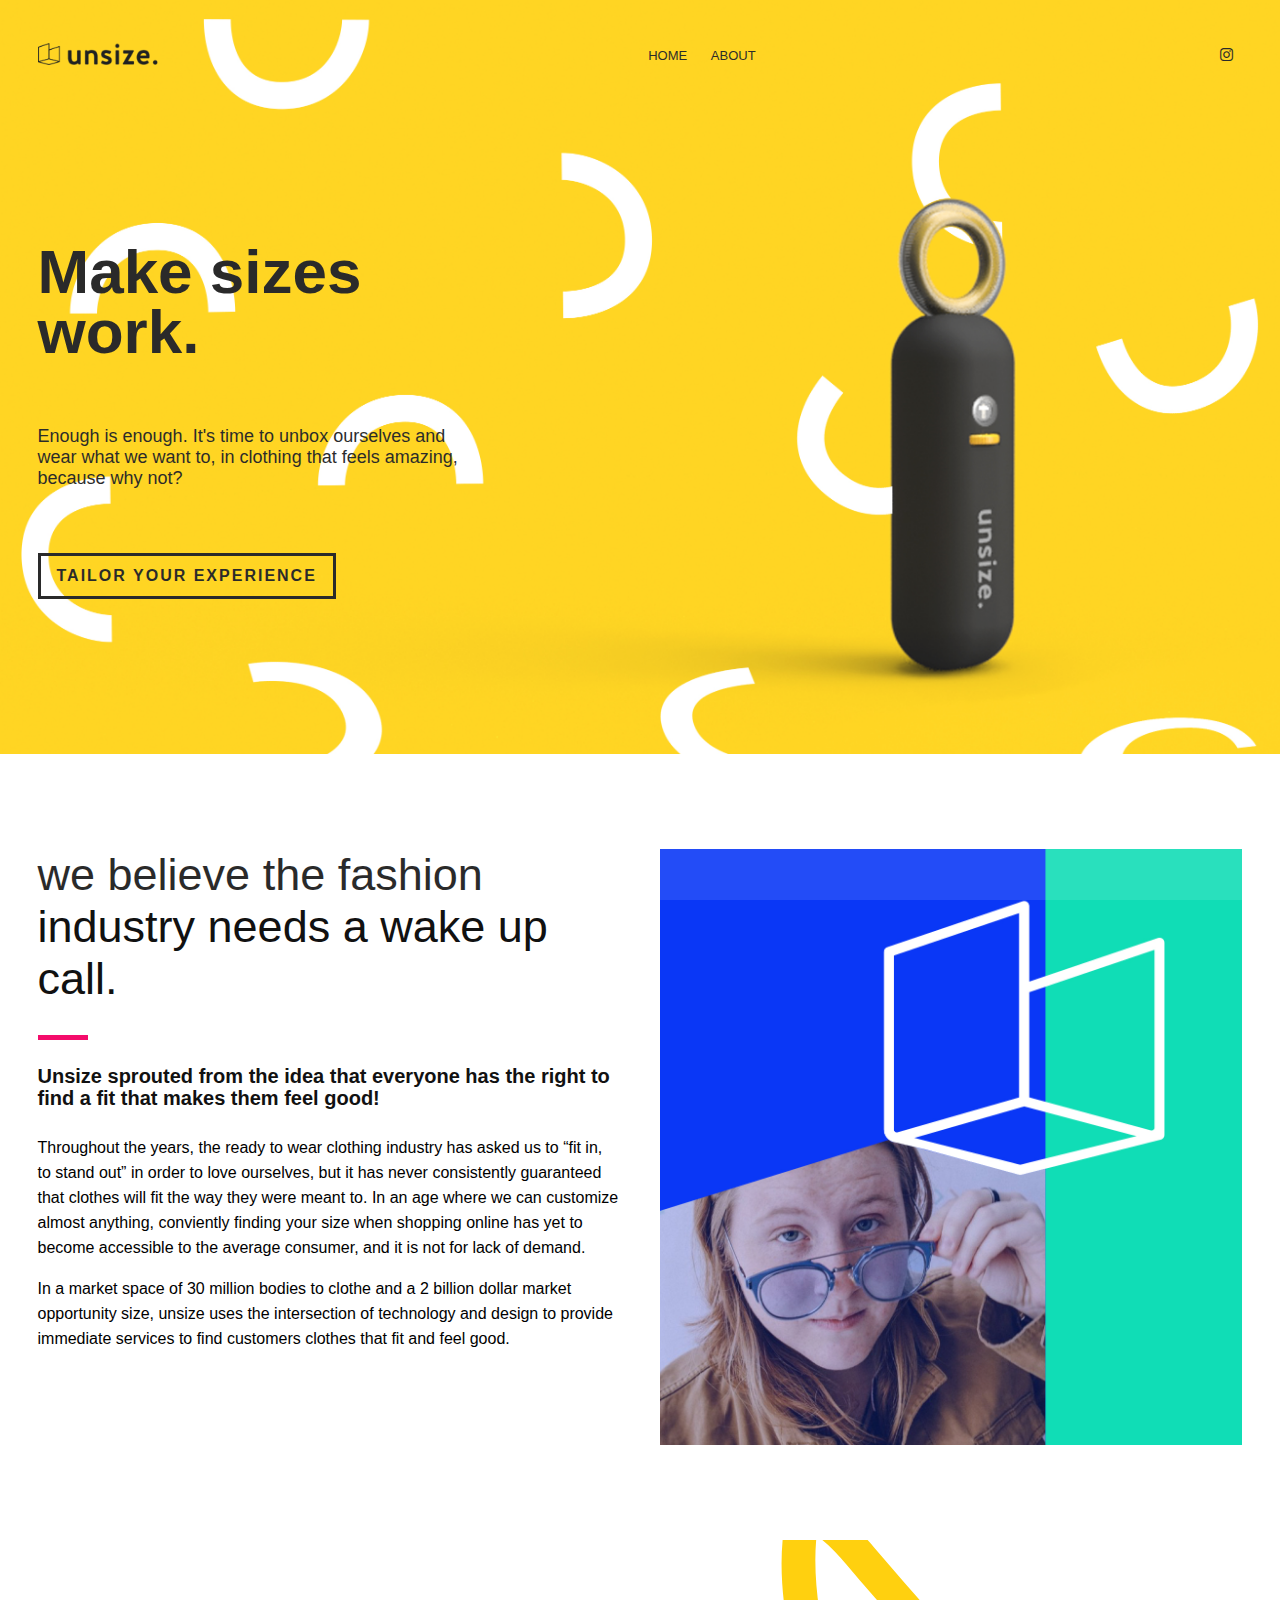
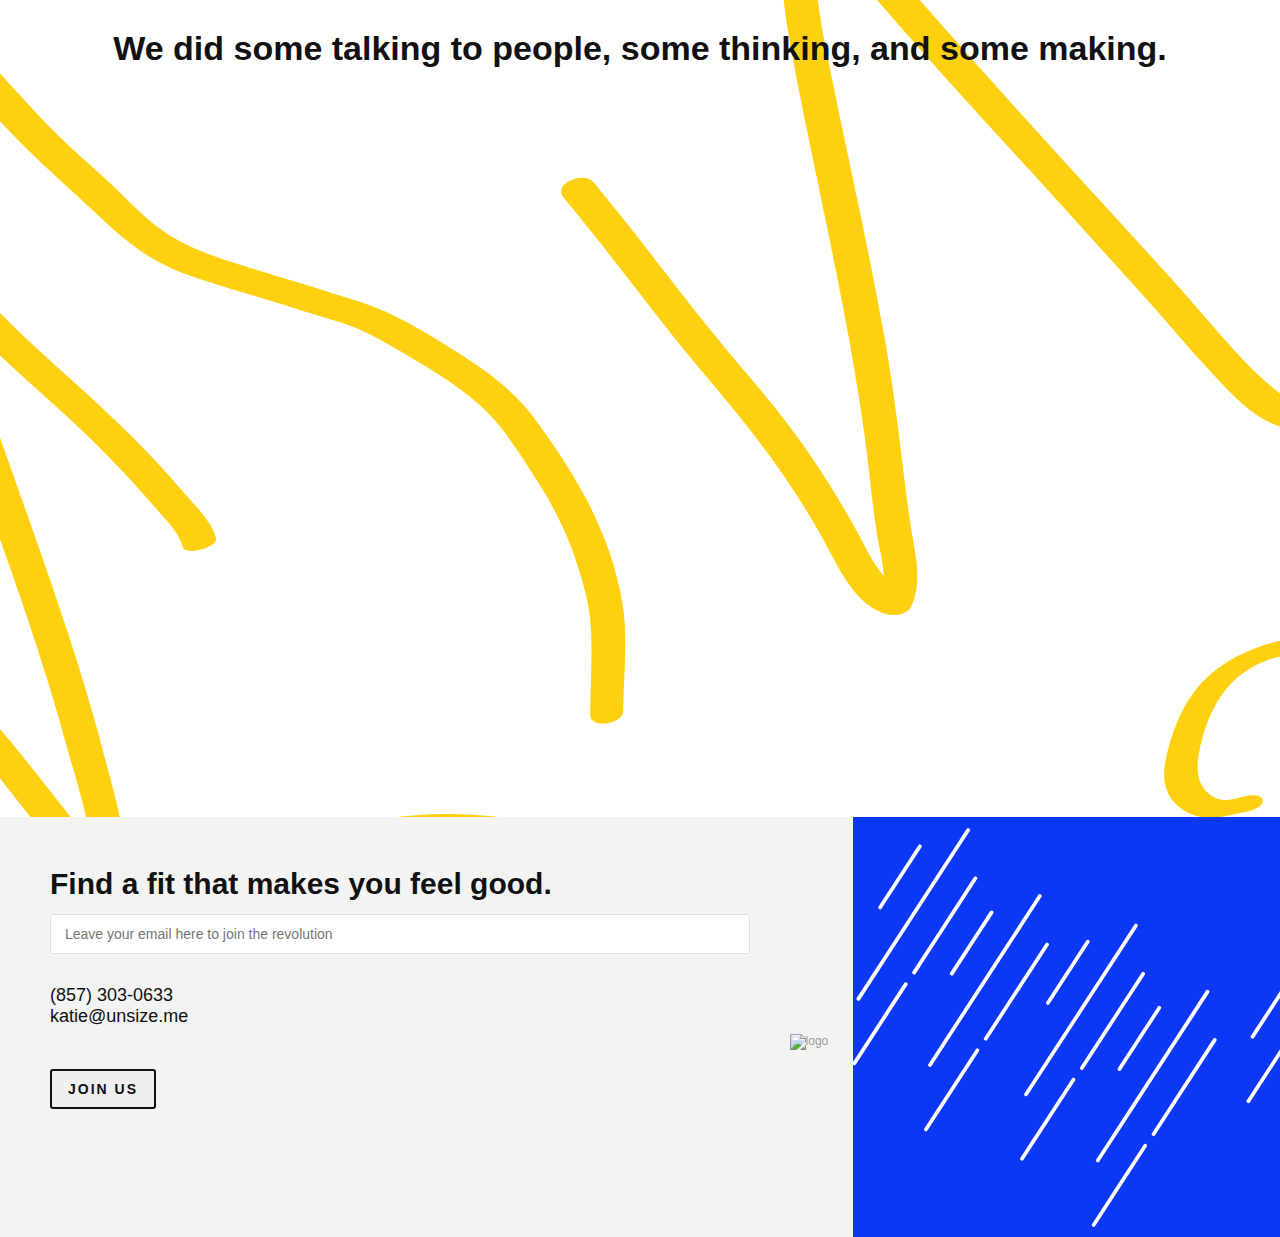
==== index.html @ 6a89a97b "Update index.html" ====
<!DOCTYPE html>
<html>
<head lang="en">
    <!--Analytics-->
    <!-- Global Site Tag (gtag.js) - Google Analytics -->
<script async src="https://www.googletagmanager.com/gtag/js?id=UA-106965942-1"></script>
<script>
  window.dataLayer = window.dataLayer || [];
  function gtag(){dataLayer.push(arguments)};
  gtag('js', new Date());

  gtag('config', 'GTM-PKM5QLZ'); 

</script>
    
    <!-- Google Tag Manager -->
<script>(function(w,d,s,l,i){w[l]=w[l]||[];w[l].push({'gtm.start':
new Date().getTime(),event:'gtm.js'});var f=d.getElementsByTagName(s)[0],
j=d.createElement(s),dl=l!='dataLayer'?'&l='+l:'';j.async=true;j.src=
'https://www.googletagmanager.com/gtm.js?id='+i+dl;f.parentNode.insertBefore(j,f);
})(window,document,'script','dataLayer','GTM-PKM5QLZ');</script>
<!-- End Google Tag Manager -->

    
    <meta name="description" content="fashion, tech, lifestyle">
    <meta name="viewport" content="width=device-width, initial-scale=1">
    <title>Unsize</title>
    <!--Meta Keywords and Description-->
    <meta name="keywords" content="">
    <meta name="description" content="">
    <meta name="viewport" content="width=device-width, initial-scale=1.0, user-scalable=no"/>

    <!--Favicon-->
    <link rel="apple-touch-icon" sizes="57x57" href="images/fav/apple-icon-57x57.png">
  <link rel="apple-touch-icon" sizes="60x60" href="images/fav/apple-icon-60x60.png">
  <link rel="apple-touch-icon" sizes="72x72" href="images/fav/apple-icon-72x72.png">
  <link rel="apple-touch-icon" sizes="76x76" href="images/fav/apple-icon-76x76.png">
  <link rel="apple-touch-icon" sizes="114x114" href="images/fav/apple-icon-114x114.png">
  <link rel="apple-touch-icon" sizes="120x120" href="images/fav/apple-icon-120x120.png">
  <link rel="apple-touch-icon" sizes="144x144" href="images/fav/apple-icon-144x144.png">
  <link rel="apple-touch-icon" sizes="152x152" href="images/fav/apple-icon-152x152.png">
  <link rel="apple-touch-icon" sizes="180x180" href="images/fav/apple-icon-180x180.png">
  <link rel="icon" type="image/png" sizes="192x192"  href="images/fav/android-icon-192x192.png">
  <link rel="icon" type="image/png" sizes="32x32" href="images/fav/favicon-32x32.png">
  <link rel="icon" type="image/png" sizes="96x96" href="images/fav/favicon-96x96.png">
  <link rel="icon" type="image/png" sizes="16x16" href="images/fav/favicon-16x16.png">
  <link rel="manifest" href="images/fav/manifest.json">
  <meta name="msapplication-TileColor" content="#ffffff">
  <meta name="msapplication-TileImage" content="images/fav/ms-icon-144x144.png">

    <!-- Main CSS Files -->
    <link rel="stylesheet" href="css/style.css">

    <!-- Namari Color CSS -->
    <link rel="stylesheet" href="css/namari-color.css">

    <!--Icon Fonts - Font Awesome Icons-->
    <link rel="stylesheet" href="css/font-awesome.min.css">

    <!-- Animate CSS-->
    <link href="css/animate.css" rel="stylesheet" type="text/css">

    <!--Google Webfonts-->
    <link href='https://fonts.googleapis.com/css?family=Open+Sans:400,300,600,700,800' rel='stylesheet' type='text/css'>
</head>
<body>
    <!-- Google Tag Manager (noscript) -->
<noscript><iframe src="https://www.googletagmanager.com/ns.html?id=GTM-PKM5QLZ"
height="0" width="0" style="display:none;visibility:hidden"></iframe></noscript>
<!-- End Google Tag Manager (noscript) -->

<!-- Preloader -->
<div id="preloader">
    <div id="status" class="la-ball-triangle-path">
        <div></div>
        <div></div>
        <div></div>
    </div>
</div>
<!--End of Preloader-->
<!--
<div class="page-border" data-wow-duration="0.7s" data-wow-delay="0.2s">
    <div class="top-border wow fadeInDown animated" style="visibility: visible; animation-name: fadeInDown;"></div>
    <div class="right-border wow fadeInRight animated" style="visibility: visible; animation-name: fadeInRight;"></div>
    <div class="bottom-border wow fadeInUp animated" style="visibility: visible; animation-name: fadeInUp;"></div>
    <div class="left-border wow fadeInLeft animated" style="visibility: visible; animation-name: fadeInLeft;"></div>
</div>
-->
<div id="wrapper">

    <header id="banner" class="scrollto clearfix" data-enllax-ratio=".5">
        <div id="header" class="nav-collapse">
            <div class="row clearfix">
                <div class="col-1">

                    <!--Logo-->
                    <div id="logo">

                        <!--Logo that is shown on the banner-->
                        <img src="images/logo.png" id="banner-logo" alt="Landing Page"/>
                        <!--End of Banner Logo-->

                        <!--The Logo that is shown on the sticky Navigation Bar-->
                        <img src="images/logo-2.png" id="navigation-logo" alt="Landing Page"/>
                        <!--End of Navigation Logo-->

                    </div>
                    <!--End of Logo-->

                    <aside>

                        <!--Social Icons in Header-->
                        <ul class="social-icons">
                            <li>
                                <!--
                                <a target="_blank" title="Facebook" href="https://www.facebook.com/username">
                                    <i class="fa fa-facebook fa-1x"></i><span>Facebook</span>
                                </a>
                            </li>
                            <li>
                                <a target="_blank" title="Google+" href="http://google.com/+username">
                                    <i class="fa fa-google-plus fa-1x"></i><span>Google+</span>
                                </a>
                            </li>
                            <li>
                                <a target="_blank" title="Twitter" href="http://www.twitter.com/username">
                                    <i class="fa fa-twitter fa-1x"></i><span>Twitter</span>
                                </a>
                            </li>
                        -->
                            <li>
                                <a target="_blank" title="Instagram" href="http://www.instagram.com/unsize.me">
                                    <i class="fa fa-instagram fa-1x"></i><span>Instagram</span>
                                </a>
                            </li>
                            <!--
                            <li>
                                <a target="_blank" title="behance" href="http://www.behance.net">
                                    <i class="fa fa-behance fa-1x"></i><span>Behance</span>
                                </a>
                            </li>
                        -->
                        </ul>
                        <!--End of Social Icons in Header-->

                    </aside>

                    <!--Main Navigation-->
                    <nav id="nav-main">
                        <ul>
                            <li>
                                <a href="#banner">Home</a>
                            </li>
                            <li>
                                <a href="#about">About</a>
                            </li>
                            <!--
                            <li>
                                <a href="#gallery">Gallery</a>
                            </li>
                            <li>
                                <a href="#services">Services</a>
                            </li>
                            <li>
                                <a href="#testimonials">Testimonials</a>
                            </li>
                            <li>
                                <a href="#clients">Clients</a>
                            </li>
                            <li>
                                <a href="#pricing">Pricing</a>
                            </li>
                        -->
                        </ul>
                    </nav>
                    <!--End of Main Navigation-->

                    <div id="nav-trigger"><span></span></div>
                    <nav id="nav-mobile"></nav>

                </div>
            </div>
        </div><!--End of Header-->

        <!--Banner Content-->
        <div id="banner-content" class="row clearfix">

            <div class="col-38">

                <div class="section-heading">
                    <h1>Make sizes work.</h1>
                    <h2>Enough is enough. It's time to unbox ourselves and wear what we want to, in clothing that feels amazing, because why not?</h2>
                </div>

                <!--Call to Action-->
                <a href="#" class="button">TAILOR YOUR EXPERIENCE</a>
                <!--End Call to Action-->

            </div>

        </div><!--End of Row-->
    </header>

    <!--Main Content Area-->
    <main id="content">

        <!--Introduction-->
        <section id="about" class="introduction scrollto">

            <div class="row clearfix">

                <div class="col-2">
                    <div class="section-heading-d">
                        <h1 class="section-heading">we believe the fashion industry needs a wake up call.</h1>
                        <h3>Unsize sprouted from the idea that everyone has the right to find a fit that makes them feel good!</h3>
                        <p class="section-subtitle">Throughout the years, the ready to wear clothing industry has asked us to “fit in, to stand out” in order to love ourselves, but it has never consistently guaranteed that clothes will fit the way they were meant to. In an age where we can customize almost anything, conviently finding your size when shopping online has yet to become accessible to the average consumer, and it is not for lack of demand.</p>
                        <p class="section-subtitle">
                        In a market space of 30 million bodies to clothe and a 2 billion dollar market opportunity size, unsize uses the intersection of technology and design to provide immediate services to find customers clothes that fit and feel good.</p>
                    </div>
                </div>
                <div class="col-2">
                    <img src="images/gallery-images/gallery-image-katie.jpg" alt="Katie"/>
                </div>
                </div>
<!--
                <div class="col-2-3">
<!--
                    <!--Icon Block-->
<!--
                    <div class="col-2 icon-block icon-top wow fadeInUp" data-wow-delay="0.1s">
                        <!--Icon-->
<!--
                        <div class="icon">
                            <i class="fa fa-html5 fa-2x"></i>
                        </div>
                        <!--Icon Block Description--
                        <div class="icon-block-description">
                            <h4>HTML5 &amp; CSS3</h4>
                            <p>Has ne tritani atomorum conclusionemque, in dolorum volumus cotidieque eum. At vis choro
                                neglegentur iudico</p>
                        </div>
                    </div>
                    <!--End of Icon Block-->

                    <!--Icon Block--
                    <div class="col-2 icon-block icon-top wow fadeInUp" data-wow-delay="0.3s">
                        <!--Icon--
                        <div class="icon">
                            <i class="fa fa-bolt fa-2x"></i>
                        </div>
                        <!--Icon Block Description--
                        <div class="icon-block-description">
                            <h4>Easy to Use</h4>
                            <p>Cu vero ipsum vim, doctus facilisi sea in. Eam ex falli honestatis repudiandae, sit
                                detracto mediocrem disputationi</p>
                        </div>
                    </div>
                    <!--End of Icon Block-->

                    <!--Icon Block--
                    <div class="col-2 icon-block icon-top wow fadeInUp" data-wow-delay="0.5s">
                        <!--Icon--
                        <div class="icon">
                            <i class="fa fa-tablet fa-2x"></i>
                        </div>
                        <!--Icon Block Description--
                        <div class="icon-block-description">
                            <h4>Fully Responsive</h4>
                            <p>Id porro tritani recusabo usu, eum intellegam consequuntur et. Fugit debet ea sit, an pro
                                nemore vivendum</p>
                        </div>
                    </div>
                    <!--End of Icon Block-->

                    <!--Icon Block--
                    <div class="col-2 icon-block icon-top wow fadeInUp" data-wow-delay="0.5s">
                        <!--Icon--
                        <div class="icon">
                            <i class="fa fa-rocket fa-2x"></i>
                        </div>
                        <!--Icon Block Description--
                        <div class="icon-block-description">
                            <h4>Parallax Effect</h4>
                            <p>Id porro tritani recusabo usu, eum intellegam consequuntur et. Fugit debet ea sit, an pro
                                nemore vivendum</p>
                        </div>
                    </div>
                    <!--End of Icon Block-->
<!--
                </div>
-->
            </div>


        </section>
        <!--End of Introduction-->


        <!--Gallery--
        <aside id="gallery" class="row text-center scrollto clearfix" data-featherlight-gallery
                 data-featherlight-filter="a">

                <div class="col-3 wow fadeIn"
                   data-wow-delay="0.1s"><blockquote class="testimonial text-right bigtest">
                        <q>Lorem ipsum dolor sit amet, consectetur adipiscing elit, sed do eiusmod tempor incididunt ut
                            labore
                            et dolore magna aliqua</q>
                        <footer>— John Doe, Happy Customer</footer>
                    </blockquote></div>
                <a href="images/gallery-images/gallery-image-2.jpg" data-featherlight="image" class="col-3 wow fadeIn"
                   data-wow-delay="0.3s"><img src="images/gallery-images/gallery-image-2.jpg" alt="Landing Page"/></a>
                <a href="images/gallery-images/gallery-image-3.jpg" data-featherlight="image" class="col-3 wow fadeIn"
                   data-wow-delay="0.5s"><img src="images/gallery-images/gallery-image-3.jpg" alt="Landing Page"/></a>
                <a href="images/gallery-images/gallery-image-4.jpg" data-featherlight="image" class="col-3 wow fadeIn"
                   data-wow-delay="1.1s"><img src="images/gallery-images/gallery-image-4.jpg" alt="Landing Page"/></a>
                <a href="images/gallery-images/gallery-image-5.jpg" data-featherlight="image" class="col-3 wow fadeIn"
                   data-wow-delay="0.9s"><img src="images/gallery-images/gallery-image-5.jpg" alt="Landing Page"/></a>
                <a href="images/gallery-images/gallery-image-6.jpg" data-featherlight="image" class="col-3 wow fadeIn"
                   data-wow-delay="0.7s"><img src="images/gallery-images/gallery-image-6.jpg" alt="Landing Page"/></a>

        </aside>
        <!--End of Gallery-->


        <!--Content Section--
        <div id="services" class="scrollto clearfix">

            <div class="row no-padding-bottom clearfix">


                <!--Content Left Side--
                <div class="col-3">
                    <!--User Testimonial--
                    <blockquote class="testimonial text-right bigtest">
                        <q>Lorem ipsum dolor sit amet, consectetur adipiscing elit, sed do eiusmod tempor incididunt ut
                            labore
                            et dolore magna aliqua</q>
                        <footer>— John Doe, Happy Customer</footer>
                    </blockquote>
                    <!-- End of Testimonial--

                </div>
                <!--End Content Left Side-->

                <!--Content of the Right Side--
                <div class="col-3">
                    <div class="section-heading">
                        <h3>BELIEVING</h3>
                        <h2 class="section-title">Focusing On What Matters Most</h2>
                        <p class="section-subtitle">Lorem ipsum dolor sit amet, consectetur adipiscing elit, sed do
                            eiusmod tempor incididunt ut labore et dolore magna aliqua. Ut enim ad minim veniam!</p>
                    </div>
                    <p>Sed ut perspiciatis unde omnis iste natus error sit voluptatem accusantium doloremque laudantium,
                        totam rem aperiam, eaque ipsa quae ab illo inventore veritatis et quasi architecto beatae vitae
                        dicta sunt explicabo.
                    </p>
                    <p>
                        Nemo enim ipsam voluptatem quia voluptas sit aspernatur aut odit aut fugit, sed quia
                        consequuntur magni dolores eos qui ratione voluptatem sequi nesciunt.
                        Neque porro quisquam est, qui dolorem ipsum quia dolor sit amet!
                    </p>
                    <!-- Just replace the Video ID "UYJ5IjBRlW8" with the ID of your video on YouTube (Found within the URL) --
                    <a href="#" data-videoid="UYJ5IjBRlW8" data-videosite="youtube" class="button video link-lightbox">
                        WATCH VIDEO <i class="fa fa-play" aria-hidden="true"></i>
                    </a>
                </div>
                <!--End Content Right Side--

                <div class="col-3">
                    <img src="images/dancer.jpg" alt="Dancer"/>
                </div>

            </div>


        </div>
        <!--End of Content Section-->

        <!--Testimonials--
        <aside id="testimonials" class="scrollto text-center" data-enllax-ratio=".2">

            <div class="row clearfix">

                <div class="section-heading">
                    <h3>FEEDBACK</h3>
                    <h2 class="section-title">What our customers are saying</h2>
                </div>

                <!--User Testimonial--
                <blockquote class="col-3 testimonial classic">
                    <img src="images/user-images/user-1.jpg" alt="User"/>
                    <q>Lorem ipsum dolor sit amet, consectetur adipiscing elit, sed do eiusmod tempor incididunt ut
                        labore
                        et dolore magna aliqua</q>
                    <footer>John Doe - Happy Customer</footer>
                </blockquote>
                <!-- End of Testimonial-->

                <!--User Testimonial--
                <blockquote class="col-3 testimonial classic">
                    <img src="images/user-images/user-2.jpg" alt="User"/>
                    <q>Lorem ipsum dolor sit amet, consectetur adipiscing elit, sed do eiusmod tempor incididunt ut
                        labore
                        et dolore magna aliqua</q>
                    <footer>Roslyn Doe - Happy Customer</footer>
                </blockquote>
                <!-- End of Testimonial-->

                <!--User Testimonial--
                <blockquote class="col-3 testimonial classic">
                    <img src="images/user-images/user-3.jpg" alt="User"/>
                    <q>Lorem ipsum dolor sit amet, consectetur adipiscing elit, sed do eiusmod tempor incididunt ut
                        labore
                        et dolore magna aliqua</q>
                    <footer>Thomas Doe - Happy Customer</footer>
                </blockquote>
                <!-- End of Testimonial-->

            </div>

        </aside>
        <!--End of Testimonials-->

        <!--Clients--
        <section id="clients" class="scrollto clearfix">
            <div class="row clearfix">

                <div class="col-3">

                    <div class="section-heading">
                        <h3>TRUST</h3>
                        <h2 class="section-title">Companies who use our services</h2>
                        <p class="section-subtitle">Lorem ipsum dolor sit amet, consectetur adipiscing elit, sed do
                            eiusmod
                            tempor incididunt ut labore et dolore magna aliqua. Ut enim ad minim veniam!</p>
                    </div>

                </div>

                <div class="col-2-3">

                    <a href="#" class="col-3">
                        <img src="images/company-images/company-logo1.png" alt="Company"/>
                        <div class="client-overlay"><span>Tree</span></div>
                    </a>
                    <a href="#" class="col-3">
                        <img src="images/company-images/company-logo2.png" alt="Company"/>
                        <div class="client-overlay"><span>Fingerprint</span></div>
                    </a>
                    <a href="#" class="col-3">
                        <img src="images/company-images/company-logo3.png" alt="Company"/>
                        <div class="client-overlay"><span>The Man</span></div>
                    </a>
                    <a href="#" class="col-3">
                        <img src="images/company-images/company-logo4.png" alt="Company"/>
                        <div class="client-overlay"><span>Mustache</span></div>
                    </a>
                    <a href="#" class="col-3">
                        <img src="images/company-images/company-logo5.png" alt="Company"/>
                        <div class="client-overlay"><span>Goat</span></div>
                    </a>
                    <a href="#" class="col-3">
                        <img src="images/company-images/company-logo6.png" alt="Company"/>
                        <div class="client-overlay"><span>Justice</span></div>
                    </a>
                    <a href="#" class="col-3">
                        <img src="images/company-images/company-logo7.png" alt="Company"/>
                        <div class="client-overlay"><span>Ball</span></div>
                    </a>
                    <a href="#" class="col-3">
                        <img src="images/company-images/company-logo8.png" alt="Company"/>
                        <div class="client-overlay"><span>Cold</span></div>
                    </a>

                    <a href="#" class="col-3">
                        <img src="images/company-images/company-logo9.png" alt="Company"/>
                        <div class="client-overlay"><span>Cold</span></div>
                    </a>

                </div>

            </div>
        </section>
        <!--End of Clients-->

        <!--Pricing Tables-->
        <section id="pricing" class="secondary-color text-center scrollto clearfix ">
            <div class="row clearfix">

                <div class="section-heading">
                    <h2 class="section-title">We did some talking to people, some thinking, and some making.</h2>
                </div>
                  <!--Pricing Block-->
                <div class="pricing-block col-1 wow fadeInUp" data-wow-delay="0.2s">
                    <div class="pricing-block-content1">
                        <h3>You said that:</h3>
                        <h1>"<span id="head-title"></span>"</h1>
                    </div>
                </div>
                <!--End Pricing Block-->

                <!--Pricing Block-->
                <div class="pricing-block col-2 wow fadeInUp" data-wow-delay="0.4s">
                    <div class="pricing-block-content2">
                        <div class="pricing">
                            <div class="price">STEP 1:</div>
                            <p>Join the revolution and figure out YOUR size.<br> <br></p>
                        </div>
                        <img src="images/product.jpg" alt="Product"/>
                        <p class="pricing-sub">Know what fits without the numbers. Our measuring device does just that and is fun too</p>
                    </div>
                </div>
                <!--End Pricing Block-->


               <!--Pricing Block-->
                <div class="pricing-block col-2 wow fadeInUp" data-wow-delay="0.6s">
                    <div class="pricing-block-content3">
                        <div class="pricing">
                            <div class="price">STEP 2:</div>
                            <p>Download our Chrome Extension and always shop personally online.</p>
                        </div>
                        <img src="images/webapp.jpg" alt="webapp"/>
                        <p class="pricing-sub">Why fit into the size boxes online when you can filter for what fits?</p>
                    </div>
                </div>
                <!--End Pricing Block-->
            </div>
        </section>
        <!--End of Pricing Tables-->

    </main>
    <!--End Main Content Area-->


    <!--Footer-->
    <footer id="landing-footer" class="clearfix">
        <div class="no-gutter-row clearfix">
            <div class="gutter-left col-2-3">
                <h1> </h1>
                <h3>Find a fit that makes you feel good.</h3>
                <div id="mc_embed_signup">
                  <form action="//unsize.us15.list-manage.com/subscribe/post?u=64bbe374d80d26b9708073b09&amp;id=5388ba754c" method="post" id="mc-embedded-subscribe-form" name="mc-embedded-subscribe-form" class="validate" target="_blank" novalidate>
                    <div id="mc_embed_signup_scroll">

                      <div class="mc-field-group">
                        <input type="email" value="" placeholder="&nbsp;Leave your email here to join the revolution" name="EMAIL" class="required email" id="mce-EMAIL" style="width: 90%">
                      </div>
                      <div id="mce-responses" class="clear">
                        <div class="response" id="mce-error-response" style="display:none"></div>
                        <div class="response" id="mce-success-response" style="display:none"></div>
                      </div>    <!-- real people should not fill this in and expect good things - do not remove this or risk form bot signups-->
                      <div style="position: absolute; left: -5000px;" aria-hidden="true"><input type="text" name="b_64bbe374d80d26b9708073b09_5388ba754c" tabindex="-1" value=""></div>
                      <h4><br>(857) 303-0633<br>katie@unsize.me</h4>
                      <div class="no-gutter-row"><input type="submit" value="JOIN US" name="subscribe" id="mc-embedded-subscribe" class="button"><img src="images/favicon.png" alt="logo"/ style="height: 120px; width: auto; float: right;"></div>
                    </div>
                  </form>
                </div>
            </div>
             <div class="col-3 mac">
                <h2> </h2>
             </div>



            <!--Social Icons in Footer-
            <ul class="col-3 social-icons">
                <li>
                    <a target="_blank" title="Facebook" href="https://www.facebook.com/username">
                        <i class="fa fa-facebook fa-1x"></i><span>Facebook</span>
                    </a>
                </li>
                <li>
                    <a target="_blank" title="Google+" href="http://google.com/+username">
                        <i class="fa fa-google-plus fa-1x"></i><span>Google+</span>
                    </a>
                </li>
                <li>
                    <a target="_blank" title="Twitter" href="http://www.twitter.com/username">
                        <i class="fa fa-twitter fa-1x"></i><span>Twitter</span>
                    </a>
                </li>
                <li>
                    <a target="_blank" title="Instagram" href="http://www.instagram.com/unsize.me">
                        <i class="fa fa-instagram fa-1x"></i><span>Instagram</span>
                    </a>
                </li>
                <li>
                    <a target="_blank" title="behance" href="http://www.behance.net">
                        <i class="fa fa-behance fa-1x"></i><span>Behance</span>
                    </a>
                </li>
            </ul>
            <!--End of Social Icons in Footer-->
        </div>
    </footer>
    <!--End of Footer-->

</div>

<!-- Include JavaScript resources -->
<script src="js/jquery.1.8.3.min.js"></script>
<script src="js/wow.min.js"></script>
<script src="js/featherlight.min.js"></script>
<script src="js/featherlight.gallery.min.js"></script>
<script src="js/jquery.enllax.min.js"></script>
<script src="js/jquery.scrollUp.min.js"></script>
<script src="js/jquery.easing.min.js"></script>
<script src="js/jquery.stickyNavbar.min.js"></script>
<script src="js/jquery.waypoints.min.js"></script>
<script src="js/images-loaded.min.js"></script>
<script src="js/lightbox.min.js"></script>
<script src="js/site.js"></script>

<script src="js/typed.js"></script>

<script>
  $(function(){
    $("#head-title").typed({
      strings: ["these are all smalls^50", "I never fit right^50", "this is why I don't wear dresses^50", "my thighs aren't made for jeans^50", "online shopping is a PAIN^50"],
      typeSpeed: 80,
      loop: true,
      startDelay: 100
    });
  });
</script>



</body>
</html>
---- css/style.css ----
/* Namari Landing Page v.1.1.0 Style Index - a free landing page by shapingrain.com

1. Default and Reset styles
- 1.1 Input Elements
2. Global elements
- 2.1 Header
- 2.2 Logo
- 2.3 Buttons
- 2.4 Navigation
- 2.5 Social Elements
- 2.6 Images
3. Fonts and Headings
4. Banner
- 4.1 SignUp Form
5. Content Elements
- 5.1 Icons
- 5.2 Parallax Elements
- 5.3 Divider
6. Landing Page Sections
- 6.1 Features
- 6.2 Testimonials
- 6.3 Gallery
- 6.4 Video
- 6.5 Clients
- 6.6 Pricing Table
7. Footer


/*------------------------------------------------------------------------------------------*/
/* 1. Defaults & Reset of specific styles across browsers */
/*------------------------------------------------------------------------------------------*/

@font-face {
    font-family: HalisBlack;
    src: url(HalisR-Black.otf);
}
@font-face {
    font-family: HalisBold;
    src: url(HalisR-Bold.otf);
}
@font-face {
    font-family: HalisBook;
    src: url(HalisR-Book.otf);
}
@font-face {
    font-family: HalisLight;
    src: url(HalisR-Light.otf);
}
@font-face {
    font-family: HalisRegular;
    src: url(HalisR-Regular.otf);
}
@font-face {
    font-family: HalisMedium;
    src: url(HalisR-Medium.otf);
}

*, *:before, *:after {
    -webkit-box-sizing: border-box;
    -moz-box-sizing: border-box;
    box-sizing: border-box;
}

body, div, dl, dt, dd, ul, ol, li, h1, h2, h3, h4, h5, h6, pre, form, blockquote, th, td {
    margin: 0;
    padding: 0;
    direction: ltr;
}

body {
    margin: 0;
    padding: 0;
    -webkit-font-smoothing: antialiased;
    overflow-x: hidden;
}

p {
    line-height: 25px;
}

.row img {
    height: auto;
    max-width: 100%;
}

a {
    text-decoration: none;
    line-height: inherit;
    -webkit-transition: opacity 0.3s ease-out;
    -moz-transition: opacity 0.3s ease-out;
    -o-transition: opacity 0.3s ease-out;
    transition: opacity 0.3s ease-out;
}

iframe {
    border: 0 !important;
}

.parallax-window {
    min-height: 400px;
    background: transparent;
}

figure {
    margin: 0;
}

/* Page Border */

.page-border {
    position: fixed;
    z-index: 999999;
    pointer-events: none;
}

.page-border .bottom-border, .page-border .left-border, .page-border .right-border, .page-border .top-border {
    background: #f3f3ef;
    position: fixed;
    z-index: 9999;
}

.page-border > .top-border, .page-border > .right-border, .page-border > .bottom-border, .page-border > .left-border {
    padding: 11px;
    background: #ccc;
}

.page-border .bottom-border, .page-border .top-border {
    width: 100%;
    padding: 10px;
    left: 0;
}

.page-border .left-border, .page-border .right-border {
    padding: 10px;
    height: 100%;
    top: 0;
}

.page-border .top-border {
    top: 0;
}

.page-border .right-border {
    right: 0;
}

.page-border .bottom-border {
    bottom: 0;
}

.page-border .left-border {
    left: 0;
}

#wrapper {
    margin:0 0px;
    padding: 0px 0;
    position: relative;
}


/* --------- 1.1 Input Elements ---------- */

input, textarea {
    border: 1px solid #e1e1e1;
    padding: 10px;
    -webkit-transition: all .3s linear;
    -moz-transition: all .3s linear;
    transition: all .3s linear;
    border-radius: 3px;
}

input {
    height: 40px;
    margin: 3px 0;
    outline: none;
    line-height: normal;
    font-size: 14px;
}

input[type="submit"] {
    cursor: pointer;
    border-style: solid;
    border-width: 2px;
    padding-top: 0;
    padding-bottom: 0;
}

select {
    border: 1px solid #e1e1e1;
    height: 40px;
    padding: 5px;
}

input:focus, textarea:focus {
    box-shadow: inset 0 1px 3px rgba(0, 0, 0, 0.1);
}

*:focus {
    outline: none;
}

/*------------------------------------------------------------------------------------------*/
/* 2. Layout Elements */
/*------------------------------------------------------------------------------------------*/

section {
    clear: both;
    overflow: hidden;
}

/* Rows and Columns */

.row {
    max-width: 1245px;
    margin: 0 auto;
    padding: 75px 0;
    position: relative;
}

.no-gutter-row {
    position: relative;
    padding: 0 0 0 0;
}

.gutter-left {
    position: relative;
    padding: 0 25px 0 50px !important;
}

.no-padding-bottom .row, .no-padding-bottom div, .no-padding-bottom.row {
    padding-bottom: 0;
}

.no-padding-top.row, .no-padding-top div {
    padding-top: 0;
}

.big-padding-top {
    padding-top: 75px !important;
}

.big-padding-bottom {
    padding-bottom: 85px !important;
}

/* Targets all elements */

[class*='col-'] {
    float: left;
    padding: 20px;
}

#clients .col-2-3 [class*='col-'] {
    padding: 0;
}

/* Clearfix */

.clearfix:after {
    content: "";
    display: table;
    clear: both;
}

/* Main Widths */

.col-1 {
    width: 100%;
}

.col-2 {
    width: 50%;
}

.col-3 {
    width: 33.33%;
}

.col-4 {
    width: 25%;
}

.col-5 {
    width: 20%;
}

.col-6 {
    width: 16.6666666667%;
}

.col-7 {
    width: 14.2857142857%;
}

.col-8 {
    width: 12.5%;
}

.col-9 {
    width: 11.1111111111%;
}

.col-10 {
    width: 10%;
}

.col-11 {
    width: 9.09090909091%;
}

.col-12 {
    width: 8.33%;
}

.col-2-3 {
    width: 66.66%;
}

.col-3-4 {
    width: 75%;
}

.col-9-10 {
    width: 90%;
}

/* Golden Ratio */
.col-61 {
    width: 61.8%;
}

.col-38 {
    width: 38.2%;
}

/* --------- 2.1 Header --------- */

#header {
    height: 71px !important;
    overflow: visible;
    z-index: 9999;
    width: 100%;
    position: absolute !important;
}

#header .row {
    padding: 0;
}

#header aside {
    text-align: right;
}

#header ul {
    text-align: center;
}

#header li {
    display: inline-block;
    list-style: none;
    margin: 0;
}

/* --------- 2.2 Logo ---------- */

#logo {
    float: left;
    height: 71px;
    line-height: 66px;
    margin-right: 15px;
}

#logo h1, #logo h2 {
    display: inline-block;
}

#banner #logo h1 {
    font-size: 28px;
    margin-right: 10px;
    font-weight: 900;
    padding: 0;
}

#logo h2 {
    font-size: 18px;
    padding: 0;
}

#logo img {
    max-height: 22px;
    vertical-align: middle;
    margin-right: 15px;
}

#navigation-logo {
    display: none;
}

.nav-solid #logo #banner-logo {
    display: none;
}

.nav-solid #logo #navigation-logo {
    display: inline-block;
}

/* --------- 2.3 Buttons ---------- */

.call-to-action {
    padding: 35px 0 35px 0;
}

/*Style*/

.button {
    font-size: 16px;
    margin: 35px 0;
    padding: 11px 16px;
    -webkit-transition: all .3s linear;
    -moz-transition: all .3s linear;
    transition: all .3s linear;
    display: inline-block;
    border-width: 3px;
    border-style: solid;
}

/* Play Button */

#video-section {
    position:relative;
}

.play-video {
    height:110px;
    position:absolute;
    top:50%;
    margin-top:-110px;
    width:100%;
}

.play-icon {
    display: inline-block;
    font-size: 0px;
    cursor: pointer;
    margin: 45px auto;
    width: 110px;
    height: 110px;
    border-radius: 50%;
    text-align: center;
    position: relative;
    z-index: 1;
}

.play-icon:after {
    pointer-events: none;
    position: absolute;
    width: 100%;
    height: 100%;
    border-radius: 50%;
    content: '';
    -webkit-box-sizing: content-box;
    -moz-box-sizing: content-box;
    box-sizing: content-box;
}

.play-icon:before {
    font-family: 'fontawesome';
    content: '\f144';
    speak: none;
    font-size: 74px;
    line-height: 110px;
    font-style: normal;
    font-weight: normal;
    font-variant: normal;
    text-transform: none;
    display: block;
    -webkit-font-smoothing: antialiased;
    color:#fff;
}

.play-video .play-icon {
    background: rgba(255, 255, 255, 0.5);
    -webkit-transition: -webkit-transform ease-out 0.3s, background 0.4s;
    -moz-transition: -moz-transform ease-out 0.3s, background 0.4s;
    transition: transform ease-out 0.3s, background 0.4s;
}

.play-video .play-icon:after {
    top: 0;
    left: 0;
    padding: 0;
    z-index: -1;
    box-shadow: 0 0 0 2px rgba(255, 255, 255, 0.1);
    opacity: 0;
    -webkit-transform: scale(0.9);
    -moz-transform: scale(0.9);
    -ms-transform: scale(0.9);
    transform: scale(0.9);
}

.play-video .play-icon:hover {
    background: rgba(255, 255, 255, 0.05);
    -webkit-transform: scale(0.93);
    -moz-transform: scale(0.93);
    -ms-transform: scale(0.93);
    transform: scale(0.93);
    color: #fff;
}


/* --------- 2.4 Navigation ---------- */

#header {
    font-size: 13px;
}

#header aside {
    float: right;
}

#header nav ul {
    text-transform: uppercase;

}

#header nav a {
    height: 71px;
    line-height: 71px;
    display: block;
    padding: 0 10px;
}

#header nav a:hover {
    opacity: 0.6;
}

/*Navigation Solid*/

#header.nav-solid [class*='col-'] {
    padding: 0 20px;
}

#header.nav-solid {
    background: #fff;
    box-shadow: 2px 0px 3px rgba(0, 0, 0, 0.2);
    position: fixed !important;
    left:0;
}

#header.nav-solid nav a {
    border-bottom: 3px solid;
    border-color: #fff;
    -webkit-transition: all 0.3s ease-out;
    -moz-transition: all 0.3s ease-out;
    -o-transition: all 0.3s ease-out;
    transition: all 0.3s ease-out;
}

#header.nav-solid nav a:hover {
    opacity: 1;
}

/* Social Elements when Solid*/

#header.nav-solid .social-icons a {
    -webkit-transition: all 0.3s ease-out;
    -moz-transition: all 0.3s ease-out;
    -o-transition: all 0.3s ease-out;
    transition: all 0.3s ease-out;
    opacity: 0.5;
}

#header.nav-solid .social-icons a:hover {
    opacity: 1;
    color: #0b37f5;
}

/* Responsive Nav Styling */

#nav-trigger {
    display: none;
    text-align: right;
}

#nav-trigger span {
    display: inline-block;
    width: 38px;
    height: 71px;
    color: #111;
    cursor: pointer;
    text-transform: uppercase;
    font-size: 22px;
    text-align: center;
    border-top-right-radius: 5px;
    border-top-left-radius: 5px;
    -webkit-transition: all 0.3s ease-out;
    -moz-transition: all 0.3s ease-out;
    -o-transition: all 0.3s ease-out;
    transition: all 0.3s ease-out;
}

#nav-trigger span:after {
    font-family: "fontAwesome";
    display: inline-block;
    width: 38px;
    height: 71px;
    line-height: 75px;
    text-align: center;
    content: "\f0c9";
    border-top-right-radius: 5px;
    border-top-left-radius: 5px;
}

#nav-trigger span.open:after {
    content: "\f00d";
}

#nav-trigger span:hover, .nav-solid #nav-trigger span.open:hover, .nav-solid #nav-trigger span:hover {
    opacity: 0.6;
}

#nav-trigger span.open, #nav-trigger span.open:hover {
    color: #0b37f5;
}

.nav-solid #nav-trigger span.open:hover {
    color: #999;
}

.nav-solid #nav-trigger span {
    color: #999;
    opacity: 1;
}

nav#nav-mobile {
    position: relative;
    display: none;
}

nav#nav-mobile ul {
    display: none;
    list-style-type: none;
    position: absolute;
    left: 0;
    right: 0;
    margin-left: -20px;
    margin-right: -20px;
    padding-top: 10px;
    padding-bottom: 10px;
    text-align: center;
    background-color: #fff;
    box-shadow: 0 5px 3px rgba(0, 0, 0, 0.2);
}

nav#nav-mobile ul:after {
    display: none;
}

nav#nav-mobile li {
    margin: 0 20px;
    float: none;
    text-align: left;
    border-bottom: 1px solid #e1e1e1;
}

nav#nav-mobile li:last-child {
    border-bottom: none;
}

.nav-solid nav#nav-mobile li {
    border-top: 1px solid #e1e1e1;
    border-bottom: none;
}

nav#nav-mobile a {
    display: block;
    padding: 12px 0;
    color: #333;
    width: 100%;
    height: auto;
    line-height: normal;
    display: block;
    border-bottom: none !important;
    -webkit-transition: all 0.3s ease-out;
    -moz-transition: all 0.3s ease-out;
    -o-transition: all 0.3s ease-out;
    transition: all 0.3s ease-out;
}

nav#nav-mobile a:hover {
    background: #fafafa;
    opacity: 1;
}

/* --------- 2.5 Social Elements ---------- */

#header .col-4 {
    text-align: right;
}

.social-icons {
    display: inline-block;
    list-style: none;
}

.social-icons a {
    display: inline-block;
    width: 32px;
    text-align: center;
}

.social-icons a:hover {
    opacity: 0.7;
}

.social-icons span {
    display: none;
}

#header .social-icons {
    margin-top: 27px;
}

/* --------- 2.6 Images ---------- */

/*Alignment*/

img {
    vertical-align: top;
}

.image-center {
    display: block;
    margin: 0 auto;
}

.no-margin img{
    height:100%;
}
a img {
    border: none;
    -webkit-transition: all 0.3s ease-out;
    -moz-transition: all 0.3s ease-out;
    -o-transition: all 0.3s ease-out;
    transition: all 0.3s ease-out;
    -webkit-backface-visibility: hidden;
}

a img:hover {
    opacity: 0.7;
}

/*------------------------------------------------------------------------------------------*/
/* 3. Fonts */
/*------------------------------------------------------------------------------------------*/

h1 {
    padding: 20px 0;
}

h2 {
    padding: 14px 0;
}

h3 {
    padding: 10px 0;
}

h4 {
    padding: 7px 0;
}

h5 {
    padding: 7px 0;
}

h6 {
    padding: 7px 0;
}

/* Text Alignment */

.text-left {
    text-align: left;
}

.text-center {
    text-align: center;
}

.text-right {
    text-align: right;
}

/* Section Headings */

.section-heading {
    padding: 0 0 15px 0;
}

.section-subtitle {
    font-size: 18px;
    padding-top: 0;
}

.section-heading h3 {
    font-size: 14px;
    font-weight: bold;
    color: #ccc;
    letter-spacing: 2px;
    padding-bottom: 0;
}

/*------------------------------------------------------------------------------------------*/
/* 4. Banner */
/*------------------------------------------------------------------------------------------*/

#banner {
    background-size: cover;
}

#banner-content.row {
    padding-top: 170px;
    padding-bottom: 100px;
}

#banner h1 {
    padding-top: 5%;
}

#banner .section-heading:before {
    content: "";
    display: block;
    width: 30px;
    height: 0px;
    margin-top: 30px;
}



/*------------------------------------------------------------------------------------------*/
/* 5. Content Elements */
/*------------------------------------------------------------------------------------------*/

/* --------- 5.1 Icons ---------- */

/*Font Icon sizes*/

.fa-1x {
    font-size: 15px !important;
}

/*Icon Block*/

.icon-block {
    position: relative;
}

.icon-block h4 {
    font-weight: bold;
    padding-top: 0;
}

.icon-block .icon {
    position: absolute;
}

.icon-block p {
    margin-top: 0;
}

/* Icon Left*/

.icon-left .icon {
    left: 15;
}

.icon-left .icon-block-description {
    padding-left: 53px;
}

/* Icon Right */

.icon-right .icon {
    right: 15;
}

.icon-right .icon-block-description {
    padding-right: 53px;
}

/* Icon Above */

.icon-top {
    display: block;
}

.icon-top .icon {
    position: relative;
    display: block;
}

.icon-top .icon-block-description {
    padding-top: 25px;
}

/* --------- 5.2 Parallax Elements ---------- */

.banner-parallax-1, .banner-parallax-2, .banner-parallax-3 {
    min-height: 350px;
}

/* --------- 5.3 Divider ---------- */

.divider {
    position: relative;
    width: 40%;
    height: 20px;
    line-height: 20px;
    margin: 10px auto 5px auto;
    clear: both;
    text-align: center;
}

.divider-inner {
    position: absolute;
    height: 1px;
    width: 100%;
    top: 50%;
    margin-top: -1px;
    border-top: 1px solid;
    border-color: #e1e1e1;
}

.divider i {
    background: #fff;
    position: relative;
    top: -11px;
    padding: 0 5px 0 5px;
    color: #e1e1e1;
}

/*------------------------------------------------------------------------------------------*/
/* 6. Landing Page Sections */
/*------------------------------------------------------------------------------------------*/

/* --------- 6.1 Introduction ---------- */

.introduction img.featured {
    padding: 55px 0 0 0;
}

/* --------- 6.2 Features ---------- */

.features.row {
    padding-left: 5%;
    padding-right: 5%;
}

.features div:nth-child(4) {
    clear: both;
}

/* --------- 6.3 Testimonials ---------- */

.testimonial {
    padding: 15px;
}

blockquote {
    position: relative;
}

.testimonial img {
    max-height: 120px;
    border-radius: 250em;
}

.testimonial footer {
    padding-top: 12px;
}

/* Style Classic - Avatar above Testimonial */

.testimonial.classic img {
    display: inline-block;
    margin-bottom: 25px;
}

.testimonial.classic q {
    display: block;
}

.testimonial.classic footer:before {
    display: block;
    content: "";
    width: 30px;
    height: 4px;
    margin: 10px auto 15px auto;
}

/* Style Big */

.testimonial.bigtest {
    padding-top: 0;
}

.testimonial.bigtest q {
    font-size: 22px;
}

/* --------- 6.4 Gallery ---------- */

#gallery img {
    max-height: 300px;
}

#gallery [class*='col-'] {
    padding: 0;
}

#gallery a {
    display: inline-block;
    position: relative;
    overflow: hidden;
}

#gallery a:hover img {
    opacity: 0.15;
    -moz-backface-visibility: hidden;
}

#gallery a:before {
    font-size: 2.2em;
    font-style: normal;
    font-weight: normal;
    text-align: center;
    content: "+";
    width: 70px;
    height: 70px;
    border-radius: 100em;
    display: block;
    position: absolute;
    top: 55%;
    left: 50%;
    line-height: 72px;
    margin: -35px 0 0 -35px;
    opacity: 0;
    -webkit-transition: all .2s linear;
    -moz-transition: all .2s linear;
    transition: all .2s linear;
    vertical-align: middle;
}

#gallery a:hover:before {
    opacity: 1;
    top: 50%;
    left: 50%;
}

/**
 * Featherlight – ultra slim jQuery lightbox
 * Version 1.3.3 - http://noelboss.github.io/featherlight/
 *
 * Copyright 2015, Noël Raoul Bossart (http://www.noelboss.com)
 * MIT Licensed.
**/
@media all {
    .featherlight {
        display: none;

        /* dimensions: spanning the background from edge to edge */
        position: fixed;
        top: 0;
        right: 0;
        bottom: 0;
        left: 0;
        z-index: 2147483647; /* z-index needs to be >= elements on the site. */

        /* position: centering content */
        text-align: center;

        /* insures that the ::before pseudo element doesn't force wrap with fixed width content; */
        white-space: nowrap;

        /* styling */
        cursor: pointer;
        background: #333;
        /* IE8 "hack" for nested featherlights */
        background: rgba(0, 0, 0, 0);
    }

    /* support for nested featherlights. Does not work in IE8 (use JS to fix) */
    .featherlight:last-of-type {
        background: rgba(0, 0, 0, 0.8);
    }

    .featherlight:before {
        /* position: trick to center content vertically */
        content: '';
        display: inline-block;
        height: 100%;
        vertical-align: middle;
        margin-right: -0.25em;
    }

    .featherlight .featherlight-content {

        /* position: centering vertical and horizontal */
        text-align: left;
        vertical-align: middle;
        display: inline-block;

        /* dimensions: cut off images */
        overflow: auto;
        padding: 25px 0;
        border-bottom: 25px solid transparent;

        /* dimensions: handling small or empty content */
        min-width: 30%;

        /* dimensions: handling large content */
        margin-left: 5%;
        margin-right: 5%;
        max-height: 95%;

        /* styling */
        cursor: auto;

        /* reset white-space wrapping */
        white-space: normal;
    }

    /* contains the content */
    .featherlight .featherlight-inner {
        /* make sure its visible */
        display: block;
    }

    .featherlight .featherlight-close-icon {
        /* position: centering vertical and horizontal */
        position: absolute;
        z-index: 9999;
        top: 25px;
        right: 25px;

        /* dimensions: 25px x 25px */
        line-height: 25px;
        width: 25px;

        /* styling */
        cursor: pointer;
        text-align: center;
        color: #fff;
        font-family: "fontawesome";
        font-size: 22px;
        opacity: 0.5;
        -webkit-transition: all 0.3s ease-out;
        -moz-transition: all 0.3s ease-out;
        -o-transition: all 0.3s ease-out;
        transition: all 0.3s ease-out;
    }

    .featherlight .featherlight-close-icon:hover {
        opacity: 1;
    }

    .featherlight .featherlight-image {
        /* styling */
        max-height: 100%;
        max-width:100%;
    }

    .featherlight-iframe .featherlight-content {
        /* removed the border for image croping since iframe is edge to edge */
        border-bottom: 0;
        padding: 0;
    }

    .featherlight iframe {
        /* styling */
        border: none;
    }
}

/* handling phones and small screens */
@media only screen and (max-width: 1024px) {
    .featherlight .featherlight-content {
        /* dimensions: maximize lightbox with for small screens */
        margin-left: 10px;
        margin-right: 10px;
        max-height: 98%;

        padding: 10px 10px 0;
        border-bottom: 10px solid transparent;
    }

}

/* Gallery Styling */
@media all {
    .featherlight-next,
    .featherlight-previous {
        font-family: "fontawesome";
        font-size: 22px;
        display: block;
        position: absolute;
        top: 25px;
        right: 0;
        bottom: 0;
        left: 80%;
        cursor: pointer;
        /* preventing text selection */
        -webkit-touch-callout: none;
        -webkit-user-select: none;
        -khtml-user-select: none;
        -moz-user-select: none;
        -ms-user-select: none;
        user-select: none;
        /* IE9 hack, otherwise navigation doesn't appear */
        background: rgba(0, 0, 0, 0);
        -webkit-transition: all 0.3s ease-out;
        -moz-transition: all 0.3s ease-out;
        -o-transition: all 0.3s ease-out;
        transition: all 0.3s ease-out;
    }

    .featherlight-previous {
        left: 0;
        right: 80%;
    }

    .featherlight-next span,
    .featherlight-previous span {
        display: inline-block;
        opacity: 0.3;
        position: absolute;
        top: 50%;
        width: 100%;
        font-size: 80px;
        line-height: 80px;

        /* center vertically */
        margin-top: -40px;
        color: #fff;
        font-style: normal;
        font-weight: normal;
        -webkit-transition: all 0.3s ease-out;
        -moz-transition: all 0.3s ease-out;
        -o-transition: all 0.3s ease-out;
        transition: all 0.3s ease-out;
    }

    .featherlight-next span {
        text-align: right;
        left: auto;
        right: 7%;
    }

    .featherlight-previous span {
        text-align: left;
        left: 7%;
    }

    .featherlight-next:hover span,
    .featherlight-previous:hover span {
        display: inline-block;
        opacity: 1;
    }

    /* Hide navigation while loading */
    .featherlight-loading .featherlight-previous, .featherlight-loading .featherlight-next {
        display: none;
    }
}

/* Always display arrows on touch devices */
@media only screen and (max-device-width: 1024px) {
    .featherlight-next:hover,
    .featherlight-previous:hover {
        background: none;
    }

    .featherlight-next span,
    .featherlight-previous span {
        display: block;
    }
}

/* handling phones and small screens */
@media only screen and (max-width: 1024px) {
    .featherlight-next,
    .featherlight-previous {
        top: 10px;
        right: 10px;
        left: 85%;
    }

    .featherlight-previous {
        left: 10px;
        right: 85%;
    }

    .featherlight-next span,
    .featherlight-previous span {
        margin-top: -30px;
        font-size: 40px;
    }
}

/* --------- 6.5 Video ---------- */

#video-box {
    color:#fff;
    position:relative;
    overflow:hidden;
    text-align:center;
}

.video_container, .easyContainer {
    position: relative;
    padding-bottom: 56.25%; /* 16/9 ratio */
    margin: 0;
    padding-top: 0; /* IE6 workaround*/
    height: 0;
    overflow: hidden;
}

.video_container iframe, .video_container object, .video_container embed {
    position: absolute;
    top: 0;
    left: 0;
    width: 100% !important;
    height: 100% !important;
}

.slvj-lightbox iframe, .slvj-lightbox object, .slvj-lightbox embed {
    width: 100% !important;
    height: 529px !important;
}

.videojs-background-wrap {
    overflow: hidden;
    position: absolute;
    height: 100%;
    width: 100%;
    top: 0;
    left: 0;
    z-index: -998;
}

#slvj-window {
    width: 100%;
    min-height: 100%;
    z-index: 9999999999;
    background: rgba(0, 0, 0, 0.8);
    position: fixed;
    top: 0;
    left: 0;
}

#slvj-window,
#slvj-window * {
    -webkit-box-sizing: border-box;
    -moz-box-sizing: border-box;
    box-sizing: border-box;
}

#slvj-background-close {
    width: 100%;
    min-height: 100%;
    z-index: 31;
    position: fixed;
    top: 0;
    left: 0;
}

#slvj-back-lightbox {
    max-width: 940px;
    max-height: 529px;
    z-index: 32;
    text-align: center;
    margin: 0 auto;
}

.slvj-lightbox {
    width: 100%;
    height: 100%;
    margin: 0;
    z-index: 53;
}

#slvj-close-icon:before {
    font-family: "fontawesome";
    color: #fff;
    content: '\f00d';
    font-size: 22px;
    opacity: 0.5;
    -webkit-transition: all 0.3s ease-out;
    -moz-transition: all 0.3s ease-out;
    -o-transition: all 0.3s ease-out;
    transition: all 0.3s ease-out;
    z-index: 99999;
    height: 22px;
    width: 22px;
    position: absolute;
    top: 15px;
    right: 15px;
    cursor: pointer;
}

#slvj-close-icon:before:hover {
    opacity: 1;
    cursor: pointer;
}

/* --------- 6.6 Clients ---------- */

#clients a {
    display: block;
    text-align: center;
    position: relative;
    text-transform: uppercase;
    font-weight: bold;
    color: #fff;
}

#clients img {
    display: inline-block;
    padding: 15px 25px;
}

.client-overlay {
    background: rgba(0, 0, 0, 0.8);
    position: absolute;
    top;
    0;
    right: 0;
    bottom: 0;
    left: 0;
    width: 100%;
    height: 100%;
    opacity: 0;
    -webkit-transition: all 0.3s ease-out;
    -moz-transition: all 0.3s ease-out;
    -o-transition: all 0.3s ease-out;
    transition: all 0.3s ease-out;
}

#clients a:hover .client-overlay {
    opacity: 1;
}

.client-overlay span {
    position: absolute;
    top: 48%;
    left: 0;
    width: 100%;
    text-align: center;
    display: inline-block;
}

/* --------- 6.7 Pricing Table ---------- */

.pricing-block-content1{
    min-height: 200px;
    background: #ffffff;
    padding: 25px 0 25px 0;
    box-shadow: 0px 1px 2px rgba(0, 0, 0, 0.07);
    transition: all 0.2s ease-in-out 0s;
    position: relative;
    border: 10px solid #ffd00f;
}

.pricing-block-content2{
    background: #ffffff;
    background-image: url('mac.svg');
    background-size: cover;
    background-repeat: repeat-y;
    padding: 0 0 25px 0;
    box-shadow: 0px 1px 2px rgba(0, 0, 0, 0.07);
    transition: all 0.2s ease-in-out 0s;
    position: relative;
    border: 10px solid #ff0a69;
}

.pricing-block-content3{
    background: #ffffff;
    background-image: url('flash.svg');
    background-size: cover;
    background-repeat: repeat-y;
    padding: 0 0 25px 0;
    box-shadow: 0px 1px 2px rgba(0, 0, 0, 0.07);
    transition: all 0.2s ease-in-out 0s;
    position: relative;
    border: 10px solid #10ddb5;
}


.pricing-block ul {
    list-style: none;
    margin: 25px 0 25px 0;
}

.pricing-block li {
    padding: 14px 0;
    border-bottom: 1px dotted #e1e1e1;
}

.pricing-block li:last-of-type {
    border:none;
}

.pricing-block h3 {
    font-size:17px;
    text-transform:uppercase;
    padding-bottom:0;
}

.pricing-sub {
    color:#000000;
    margin: 20px 35px 10px 35px;
    font-size: 20px;
    line-height: 1.2;
    font-family: 'HalisMedium';
    text-align: left;
}

/*Price*/

.pricing {
    padding: 35px;
    position: relative;
    text-align: left;
}

.price {
    display: inline-block;
    font-size: 40px;
    font-family: 'HalisBlack';
    position: relative;
}

.price span {
    position: absolute;
    top: 0;
    left: -20px;
    font-size: 22px;
}

.pricing  p {
    color:#000000;
    font-family: 'HalisBlack';
    font-size: 30px;
    line-height:1.2;
    margin:0;
}



/*------------------------------------------------------------------------------------------*/
/* 7. Footer */
/*------------------------------------------------------------------------------------------*/

.footer{
    background-color: #f3f3f3;
}

#landing-footer {
    clear: both;
    background-color: #f3f3f3;
}

.mac {
    background-color: #0b37f5;
    background-image: url('flash-white.svg');
    background-size: cover;
    margin: 0 -75px 0 0;
    min-height: 420px;
}


#landing-footer .row {
    padding: 0;
}

#landing-footer p {
    margin: 0;
}

#landing-footer ul {
    list-style: none;
    text-align: right;
}

#landing-footer li {
    display: inline-block;
}

/* Scroll Up */

#scrollUp {
    bottom: 15px;
    right: 30px;
    width: 70px;
    height: 80px;
    margin-bottom: -10px;
    padding: 0 5px 20px 5px;
    text-align: center;
    text-decoration: none;
    color: #fff;
    -webkit-transition: margin-bottom 150ms linear;
    -moz-transition: margin-bottom 150ms linear;
    -o-transition: margin-bottom 150ms linear;
    transition: margin-bottom 150ms linear;
}

#scrollUp:hover {
    margin-bottom: 0;
}

#scrollUp:before {
    background: #ccc;
    font-family: "fontawesome";
    font-size: 2.4em;
    font-style: normal;
    font-weight: normal;
    text-align: center;
    color: #fff;
    width: 45px;
    height: 45px;
    display: inline-block;
    line-height: 45px;
    content: "\f106";
    opacity: 1;
}

/*Preloader*/

#preloader {
    position: fixed;
    top: 0;
    left: 0;
    right: 0;
    bottom: 0;
    background-color: #fff; /* change if the mask should have another color then white */
    z-index: 99999; /* makes sure it stays on top */
}

#status {
    width: 110px;
    height: 110px;
    position: absolute;
    left: 50%; /* centers the loading animation horizontally one the screen */
    top: 50%; /* centers the loading animation vertically one the screen */
    background-position: center;
    margin: -55px 0 0 -55px; /* is width and height divided by two */
    text-align: center;
}

/*!
 * Load Awesome v1.1.0 (http://github.danielcardoso.net/load-awesome/)
 * Copyright 2015 Daniel Cardoso <@DanielCardoso>
 * Licensed under MIT
 */
.la-ball-triangle-path,
.la-ball-triangle-path > div {
    position: relative;
    -webkit-box-sizing: border-box;
    -moz-box-sizing: border-box;
    box-sizing: border-box;
}

.la-ball-triangle-path {
    display: block;
    font-size: 0;
    color: #fff;
}

.la-ball-triangle-path.la-dark {
    color: #333;
}

.la-ball-triangle-path > div {
    display: inline-block;
    float: none;
    background-color: currentColor;
    border: 0 solid currentColor;
}

.la-ball-triangle-path {
    width: 32px;
    height: 32px;
}

.la-ball-triangle-path > div {
    position: absolute;
    top: 0;
    left: 0;
    width: 10px;
    height: 10px;
    border-radius: 100%;
}

.la-ball-triangle-path > div:nth-child(1) {
    -webkit-animation: ball-triangle-path-ball-one 2s 0s ease-in-out infinite;
    -moz-animation: ball-triangle-path-ball-one 2s 0s ease-in-out infinite;
    -o-animation: ball-triangle-path-ball-one 2s 0s ease-in-out infinite;
    animation: ball-triangle-path-ball-one 2s 0s ease-in-out infinite;
}

.la-ball-triangle-path > div:nth-child(2) {
    -webkit-animation: ball-triangle-path-ball-two 2s 0s ease-in-out infinite;
    -moz-animation: ball-triangle-path-ball-two 2s 0s ease-in-out infinite;
    -o-animation: ball-triangle-path-ball-two 2s 0s ease-in-out infinite;
    animation: ball-triangle-path-ball-two 2s 0s ease-in-out infinite;
}

.la-ball-triangle-path > div:nth-child(3) {
    -webkit-animation: ball-triangle-path-ball-tree 2s 0s ease-in-out infinite;
    -moz-animation: ball-triangle-path-ball-tree 2s 0s ease-in-out infinite;
    -o-animation: ball-triangle-path-ball-tree 2s 0s ease-in-out infinite;
    animation: ball-triangle-path-ball-tree 2s 0s ease-in-out infinite;
}

.la-ball-triangle-path.la-sm {
    width: 16px;
    height: 16px;
}

.la-ball-triangle-path.la-sm > div {
    width: 4px;
    height: 4px;
}

.la-ball-triangle-path.la-2x {
    width: 64px;
    height: 64px;
}

.la-ball-triangle-path.la-2x > div {
    width: 20px;
    height: 20px;
}

.la-ball-triangle-path.la-3x {
    width: 96px;
    height: 96px;
}

.la-ball-triangle-path.la-3x > div {
    width: 30px;
    height: 30px;
}

/*
 * Animations
 */
@-webkit-keyframes ball-triangle-path-ball-one {
    0% {
        -webkit-transform: translate(0, 220%);
        transform: translate(0, 220%);
    }
    17% {
        opacity: .25;
    }
    33% {
        opacity: 1;
        -webkit-transform: translate(110%, 0);
        transform: translate(110%, 0);
    }
    50% {
        opacity: .25;
    }
    66% {
        opacity: 1;
        -webkit-transform: translate(220%, 220%);
        transform: translate(220%, 220%);
    }
    83% {
        opacity: .25;
    }
    100% {
        opacity: 1;
        -webkit-transform: translate(0, 220%);
        transform: translate(0, 220%);
    }
}

@-moz-keyframes ball-triangle-path-ball-one {
    0% {
        -moz-transform: translate(0, 220%);
        transform: translate(0, 220%);
    }
    17% {
        opacity: .25;
    }
    33% {
        opacity: 1;
        -moz-transform: translate(110%, 0);
        transform: translate(110%, 0);
    }
    50% {
        opacity: .25;
    }
    66% {
        opacity: 1;
        -moz-transform: translate(220%, 220%);
        transform: translate(220%, 220%);
    }
    83% {
        opacity: .25;
    }
    100% {
        opacity: 1;
        -moz-transform: translate(0, 220%);
        transform: translate(0, 220%);
    }
}

@-o-keyframes ball-triangle-path-ball-one {
    0% {
        -o-transform: translate(0, 220%);
        transform: translate(0, 220%);
    }
    17% {
        opacity: .25;
    }
    33% {
        opacity: 1;
        -o-transform: translate(110%, 0);
        transform: translate(110%, 0);
    }
    50% {
        opacity: .25;
    }
    66% {
        opacity: 1;
        -o-transform: translate(220%, 220%);
        transform: translate(220%, 220%);
    }
    83% {
        opacity: .25;
    }
    100% {
        opacity: 1;
        -o-transform: translate(0, 220%);
        transform: translate(0, 220%);
    }
}

@keyframes ball-triangle-path-ball-one {
    0% {
        -webkit-transform: translate(0, 220%);
        -moz-transform: translate(0, 220%);
        -o-transform: translate(0, 220%);
        transform: translate(0, 220%);
    }
    17% {
        opacity: .25;
    }
    33% {
        opacity: 1;
        -webkit-transform: translate(110%, 0);
        -moz-transform: translate(110%, 0);
        -o-transform: translate(110%, 0);
        transform: translate(110%, 0);
    }
    50% {
        opacity: .25;
    }
    66% {
        opacity: 1;
        -webkit-transform: translate(220%, 220%);
        -moz-transform: translate(220%, 220%);
        -o-transform: translate(220%, 220%);
        transform: translate(220%, 220%);
    }
    83% {
        opacity: .25;
    }
    100% {
        opacity: 1;
        -webkit-transform: translate(0, 220%);
        -moz-transform: translate(0, 220%);
        -o-transform: translate(0, 220%);
        transform: translate(0, 220%);
    }
}

@-webkit-keyframes ball-triangle-path-ball-two {
    0% {
        -webkit-transform: translate(110%, 0);
        transform: translate(110%, 0);
    }
    17% {
        opacity: .25;
    }
    33% {
        opacity: 1;
        -webkit-transform: translate(220%, 220%);
        transform: translate(220%, 220%);
    }
    50% {
        opacity: .25;
    }
    66% {
        opacity: 1;
        -webkit-transform: translate(0, 220%);
        transform: translate(0, 220%);
    }
    83% {
        opacity: .25;
    }
    100% {
        opacity: 1;
        -webkit-transform: translate(110%, 0);
        transform: translate(110%, 0);
    }
}

@-moz-keyframes ball-triangle-path-ball-two {
    0% {
        -moz-transform: translate(110%, 0);
        transform: translate(110%, 0);
    }
    17% {
        opacity: .25;
    }
    33% {
        opacity: 1;
        -moz-transform: translate(220%, 220%);
        transform: translate(220%, 220%);
    }
    50% {
        opacity: .25;
    }
    66% {
        opacity: 1;
        -moz-transform: translate(0, 220%);
        transform: translate(0, 220%);
    }
    83% {
        opacity: .25;
    }
    100% {
        opacity: 1;
        -moz-transform: translate(110%, 0);
        transform: translate(110%, 0);
    }
}

@-o-keyframes ball-triangle-path-ball-two {
    0% {
        -o-transform: translate(110%, 0);
        transform: translate(110%, 0);
    }
    17% {
        opacity: .25;
    }
    33% {
        opacity: 1;
        -o-transform: translate(220%, 220%);
        transform: translate(220%, 220%);
    }
    50% {
        opacity: .25;
    }
    66% {
        opacity: 1;
        -o-transform: translate(0, 220%);
        transform: translate(0, 220%);
    }
    83% {
        opacity: .25;
    }
    100% {
        opacity: 1;
        -o-transform: translate(110%, 0);
        transform: translate(110%, 0);
    }
}

@keyframes ball-triangle-path-ball-two {
    0% {
        -webkit-transform: translate(110%, 0);
        -moz-transform: translate(110%, 0);
        -o-transform: translate(110%, 0);
        transform: translate(110%, 0);
    }
    17% {
        opacity: .25;
    }
    33% {
        opacity: 1;
        -webkit-transform: translate(220%, 220%);
        -moz-transform: translate(220%, 220%);
        -o-transform: translate(220%, 220%);
        transform: translate(220%, 220%);
    }
    50% {
        opacity: .25;
    }
    66% {
        opacity: 1;
        -webkit-transform: translate(0, 220%);
        -moz-transform: translate(0, 220%);
        -o-transform: translate(0, 220%);
        transform: translate(0, 220%);
    }
    83% {
        opacity: .25;
    }
    100% {
        opacity: 1;
        -webkit-transform: translate(110%, 0);
        -moz-transform: translate(110%, 0);
        -o-transform: translate(110%, 0);
        transform: translate(110%, 0);
    }
}

@-webkit-keyframes ball-triangle-path-ball-tree {
    0% {
        -webkit-transform: translate(220%, 220%);
        transform: translate(220%, 220%);
    }
    17% {
        opacity: .25;
    }
    33% {
        opacity: 1;
        -webkit-transform: translate(0, 220%);
        transform: translate(0, 220%);
    }
    50% {
        opacity: .25;
    }
    66% {
        opacity: 1;
        -webkit-transform: translate(110%, 0);
        transform: translate(110%, 0);
    }
    83% {
        opacity: .25;
    }
    100% {
        opacity: 1;
        -webkit-transform: translate(220%, 220%);
        transform: translate(220%, 220%);
    }
}

@-moz-keyframes ball-triangle-path-ball-tree {
    0% {
        -moz-transform: translate(220%, 220%);
        transform: translate(220%, 220%);
    }
    17% {
        opacity: .25;
    }
    33% {
        opacity: 1;
        -moz-transform: translate(0, 220%);
        transform: translate(0, 220%);
    }
    50% {
        opacity: .25;
    }
    66% {
        opacity: 1;
        -moz-transform: translate(110%, 0);
        transform: translate(110%, 0);
    }
    83% {
        opacity: .25;
    }
    100% {
        opacity: 1;
        -moz-transform: translate(220%, 220%);
        transform: translate(220%, 220%);
    }
}

@-o-keyframes ball-triangle-path-ball-tree {
    0% {
        -o-transform: translate(220%, 220%);
        transform: translate(220%, 220%);
    }
    17% {
        opacity: .25;
    }
    33% {
        opacity: 1;
        -o-transform: translate(0, 220%);
        transform: translate(0, 220%);
    }
    50% {
        opacity: .25;
    }
    66% {
        opacity: 1;
        -o-transform: translate(110%, 0);
        transform: translate(110%, 0);
    }
    83% {
        opacity: .25;
    }
    100% {
        opacity: 1;
        -o-transform: translate(220%, 220%);
        transform: translate(220%, 220%);
    }
}

@keyframes ball-triangle-path-ball-tree {
    0% {
        -webkit-transform: translate(220%, 220%);
        -moz-transform: translate(220%, 220%);
        -o-transform: translate(220%, 220%);
        transform: translate(220%, 220%);
    }
    17% {
        opacity: .25;
    }
    33% {
        opacity: 1;
        -webkit-transform: translate(0, 220%);
        -moz-transform: translate(0, 220%);
        -o-transform: translate(0, 220%);
        transform: translate(0, 220%);
    }
    50% {
        opacity: .25;
    }
    66% {
        opacity: 1;
        -webkit-transform: translate(110%, 0);
        -moz-transform: translate(110%, 0);
        -o-transform: translate(110%, 0);
        transform: translate(110%, 0);
    }
    83% {
        opacity: .25;
    }
    100% {
        opacity: 1;
        -webkit-transform: translate(220%, 220%);
        -moz-transform: translate(220%, 220%);
        -o-transform: translate(220%, 220%);
        transform: translate(220%, 220%);
    }
}

/*------------------------------------------------------------------------------------------*/
/* Responsive Elements */
/*------------------------------------------------------------------------------------------*/

/* =Media Queries for Nav
===============================*/
@media all and (max-width: 1024px) {
    #nav-trigger {
        display: block;
    }

    nav#nav-main {
        display: none;
    }

    nav#nav-mobile {
        display: block;
    }

    nav#nav-mobile li {
        display: block;
    }

    #header aside {
        display: none;
    }
}

/* Landscape mobile & down
===============================*/
@media (max-width: 480px) {

    #wrapper {
        margin:0;
        padd
        ing:0;
    }

    .page-border, #scrollUp, #scrollUp:before {
        display:none;
    }

    .row {
        padding: 15px !important;
    }

    .col-1, .col-2, .col-3, .col-4, .col-5, .col-6, .col-7, .col-8, .col-9, .col-10, .col-11, .col-12, .col-2-3, .col-3-4, .col-9-10, .col-61, .col-38, .row {
        width: 100%;
    }

    .col-1, .col-2, .col-3, .col-4, .col-5, .col-6, .col-7, .col-8, .col-9, .col-10, .col-11, .col-12, .col-2-3, .col-3-4, .col-9-10, .col-61, .col-38 {
        padding-right: 0;
        padding-left: 0;
    }

    /*-----------------Header Elements-----------------*/
    #header .row {
        padding: 0 15px !important;
    }

    #header.nav-solid [class*="col-"] {
        padding: 0;
    }

    /*Logo*/
    #logo h2 {
        padding: 0;
    }

    /* Social */
    #header aside {
        clear: both;
        padding: 0;
    }

    #header ul.social-icons {
        margin-top: 0;
    }

    #banner-content.row {
        padding-top: 85px !important;
    }

    /*-----------------Sections-----------------*/

    /* Call to Action*/
    .call-to-action {
        padding-bottom: 25px;
    }

    /* Video */
    .slvj-lightbox iframe, .slvj-lightbox object, .slvj-lightbox embed {
        height: 270px !important;
    }

    /* Footer */
    #landing-footer #copyright {
        float: left;
        width: 50%;
    }

    #landing-footer .social-icons {
        float: right;
        width: 50%;
    }

    /*-----------------Typography-----------------*/
    h1 {
        font-size: 38px;
    }

    #banner h1 {
        font-size: 48px;
    }

    /* Hide Elements */
    a#scrollUp {
        display: none !important;
    }

}

/* Mobile to Tablet Portrait
===============================*/
@media (min-width: 480px) and (max-width: 767px) {

    #wrapper {
        margin:0;
        padding:0;
    }

    .page-border, #scrollUp, #scrollUp:before {
        display:none;
    }


    .row {
        padding: 15px 0 !important;
    }

    .col-1, .col-2, .col-5, .col-7, .col-9, .col-11, .col-2-3, .col-3-4, .col-61, .col-38, .row {
        width: 100%;
    }

    .col-3, .col-4, .col-6, .col-8, .col-10, .col-12 {
        width: 50%;
    }

    /*-----------------Header Elements-----------------*/
    #header .row {
        padding: 0 !important;
    }

    #header aside {
        display: inline-block;
        position: absolute;
        top: 40px;
        right: 60px;
        padding-top:3px;
        padding-right: 5px;
    }

    #header.nav-solid aside {
        top: 20px;
    }

    #header aside ul {
        margin-top: 0 !important;
        padding-top: 6px;
    }

    #banner-content.row {
        padding-top: 85px !important;
    }

    /*Navigation*/
    nav#nav-mobile ul {
        margin-left: -40px;
        margin-right: -40px;
        padding-left: 20px;
        padding-right: 20px;
    }

    /*-----------------Sections-----------------*/

    /* Video */
    .slvj-lightbox iframe, .slvj-lightbox object, .slvj-lightbox embed {
        height: 370px !important;
    }

    /* Footer */
    #landing-footer #copyright {
        float: left;
        width: 50%;
    }

    #landing-footer .social-icons {
        float: right;
        width: 50%;
    }

}

/* Landscape Tablet to Desktop
===============================*/
@media (min-width: 768px) and (max-width: 1024px) {

    #wrapper {
        margin:0;
        padding:0;
    }

    .page-border {
        display:none;
    }

    .big-padding-top {
        padding-top: 45px !important;
    }

    /*-----------------Header Elements-----------------*/
    #header aside {
        display: inline-block;
        position: absolute;
        top: 40px;
        right: 60px;
        padding-top:3px;
        padding-right: 5px;
    }

    #header.nav-solid aside {
        top: 20px;
    }

    #header aside ul {
        margin-top: 0 !important;
        padding-top: 6px;
    }

    /*Navigation*/
    nav#nav-mobile ul {
        margin-left: -40px;
        margin-right: -40px;
        padding-left: 20px;
        padding-right: 20px;
    }

    /*-----------------Sections-----------------*/

    /* Video */
    .slvj-lightbox iframe, .slvj-lightbox object, .slvj-lightbox embed {
        height: 432px !important;
    }

}
---- css/namari-color.css ----
/* Namari Landing Page Dynamic Style Index

1. Website Default Styling
2. Navigation
3. Primary and Secondary Colors
4. Banner
5. Typography
6. Buttons
7. Footer


/*------------------------------------------------------------------------------------------*/
/* 1. Website Default Styling */
/*------------------------------------------------------------------------------------------*/

@font-face {
    font-family: HalisBlack;
    src: url(HalisR-Black.otf);
}
@font-face {
    font-family: HalisBold;
    src: url(HalisR-Bold.otf);
}
@font-face {
    font-family: HalisBook;
    src: url(HalisR-Book.otf);
}
@font-face {
    font-family: HalisLight;
    src: url(HalisR-Light.otf);
}
@font-face {
    font-family: HalisRegular;
    src: url(HalisR-Regular.otf);
}
@font-face {
    font-family: HalisMedium;
    src: url(HalisR-Medium.otf);
}

body {
    background:#fff;
}


/* Default Link Color */

a, .la-ball-triangle-path {
    color:#f40c6b;
}

a:hover, #header.nav-solid nav a:hover {
    color:#f40c6b;
}

/* Default Icon Color */

.icon i {
    color:#f40c6b;
}

/* Border Color */

#banner .section-heading:before, .testimonial.classic footer:before {
    background: #f40c6b;
}

.pricing-block-content:hover {
    border-color:#f40c6b;
}


/*------------------------------------------------------------------------------------------*/
/* 2. Navigation */
/*------------------------------------------------------------------------------------------*/


/* Transparent Navigation Color on a Banner */

#header nav a, #header i {
    color:#111;
}


/* Navigation Colors when the Navigation is sticky and solid */ 

#header.nav-solid, #header.nav-solid a, #header.nav-solid i, #nav-mobile ul li a {
    color:#333;
}


/* Navigation Active State */

#header.nav-solid .active {
    color: #f40c6b;
    border-color: #f40c6b;
}    



/*------------------------------------------------------------------------------------------*/
/* 3. Primary and Secondary Colors */
/*------------------------------------------------------------------------------------------*/


/* Primary Background and Text Colors */

.primary-color, .featured{
    background-color:#f40c6b;
}

.primary-color, .primary-color .section-title, .primary-color .section-subtitle, .featured .pricing, .featured .pricing p {
    color:#fff;    
}

.section-heading h1:after {
    background:#f40c6b;
    content:"";
    display:block;
    width:30px;
    height:0px;
    margin-top:30px;
}

.section-heading-d h1:after {
    background:#f40c6b;
    content:"";
    display:block;
    width:50px;
    height:5px;
    margin-top:30px;
}

.section-heading-d h1{
    font-size: 45px;
}

.section-heading-d h3{
    font-size: 20px;
    line-height: 1.1;
}


.text-center .section-heading h2:after {
    margin:30px auto 25px auto;
}

/* Primary Icon Colors */

.primary-color .icon i, .primary-color i {
    color:#fff;
}


/* Secondary Background and Text Colors */

.secondary-color {
    background-image: url("squiggle.svg");
    background-repeat: repeat-y;
    background-size: cover;
}


/*------------------------------------------------------------------------------------------*/
/* 4. Banner */
/*------------------------------------------------------------------------------------------*/


/* Banner Background and Text Colors */

#banner {
    background: url("../images/banner-images/banner-image-1.jpg") no-repeat center top;
    background-size:cover;
}


/*------------------------------------------------------------------------------------------*/
/* 5. Typography */
/*------------------------------------------------------------------------------------------*/


body {
    font-family: 'HalisLight', sans-serif, Arial, Helvetica;
    font-size:15px;
    font-weight:normal;
    color:#111;
}

/* Logo, if you are using Fonts as Logo and not image

#logo h1 {
    font-family:;
    font-size:; 
    font-weight:;
    color:;
}

#logo h2 {
    font-family:;
    font-size:; 
    font-weight:;
    color:;
}

*/


/* Banner Typography */

#banner h1 {
    font-family: 'HalisBlack', sans-serif, Arial, Helvetica;
    font-size:62px;
    line-height:60px;
    font-weight:800;
    color:#111;
}

#banner h2 {
    font-family: 'HalisLight', sans-serif, Arial, Helvetica;
    font-size:18px;
    font-weight:300;
    color:#111;
}


/* Section Title and Subtitle */

.section-title {
    font-family: 'HalisBold', sans-serif, Arial, Helvetica;
    font-size: 34px; 
    font-weight:700;
    color:#111;
}

.section-subtitle {
    font-family: 'HalisLight', sans-serif, Arial, Helvetica;
    font-size: 16px;
    font-weight:300;
    color:#000000;
}

/* Testimonial */

.testimonial q {
    font-family: 'HalisMedium', sans-serif, Arial, Helvetica;
    font-size: 17px; 
    font-weight:300;
}

.testimonial.classic q, .testimonial.classic footer {
    color:#111;
}


/* Standard Headings h1-h6 */

h1 {
    font-family: 'HalisBlack', sans-serif, Arial, Helvetica;
    font-size: 40px; 
    font-weight:300;
    color:#111;
}

h2 {
    font-family: 'HalisMedium', sans-serif, Arial, Helvetica;
    font-size: 34px; 
    font-weight:300;
    color:#111;
}

h3 {
    font-family: 'HalisBlack', sans-serif, Arial, Helvetica;
    font-size: 30px; 
    font-weight:700;
    color:#111;
}

h4 {
    font-family: 'HalisBold', sans-serif, Arial, Helvetica;
    font-size: 18px; 
    font-weight:400;
    color:#111;
}

h5 {
    font-family: 'HalisBold', sans-serif, Arial, Helvetica;
    font-size: 16px; 
    font-weight:400;
    color:#111;
}

h6 {
    font-family: 'HalisBold', sans-serif, Arial, Helvetica;
    font-size: 14px; 
    font-weight:400;
    color:#111;
}

p{
     font-family: 'HalisLight', sans-serif, Arial, Helvetica;
    font-size: 14px; 
    font-weight:400;
    color:#111;
}
/*------------------------------------------------------------------------------------------*/
/* 6. Buttons */
/*------------------------------------------------------------------------------------------*/

/* ----------Default Buttons---------- */


/* Button Text */

.button, input[type="submit"]  {
    font-family: 'HalisBold', sans-serif, Arial, Helvetica;
    font-size:14px;
    letter-spacing: 2px;
    font-weight:bold;
    color:#111;
}


/* Button Color */

.button, input[type="submit"] {
    border-color:#111;
}


/* Button Hover Color */

.button:hover,  input[type="submit"]:hover {
    border-color:#ffffff;
    color:#ffffff;
}


/* ----------Banner Buttons---------- */


/* Button Text */

#banner .button {
    font-family: 'HalisBook', sans-serif, Arial, Helvetica;
    font-size:16px;
    color:#111;
}


/* Button Color */

#banner .button {
    border-color:#111;
}


/* Button Hover Color */

#banner .button:hover {
    color:#ffffff;
    border-color:#ffffff;
}


/*------------------------------------------------------------------------------------------*/
/* 7. Footer */
/*------------------------------------------------------------------------------------------*/

#landing-footer, #landing-footer p, #landing-footer a {
    font-family: 'HalisLight', sans-serif, Arial, Helvetica;
    font-size:12px;
    font-weight:normal;
    color:#999;
}

/* Footer Icon Color */

#landing-footer i {
    color:#999;
}
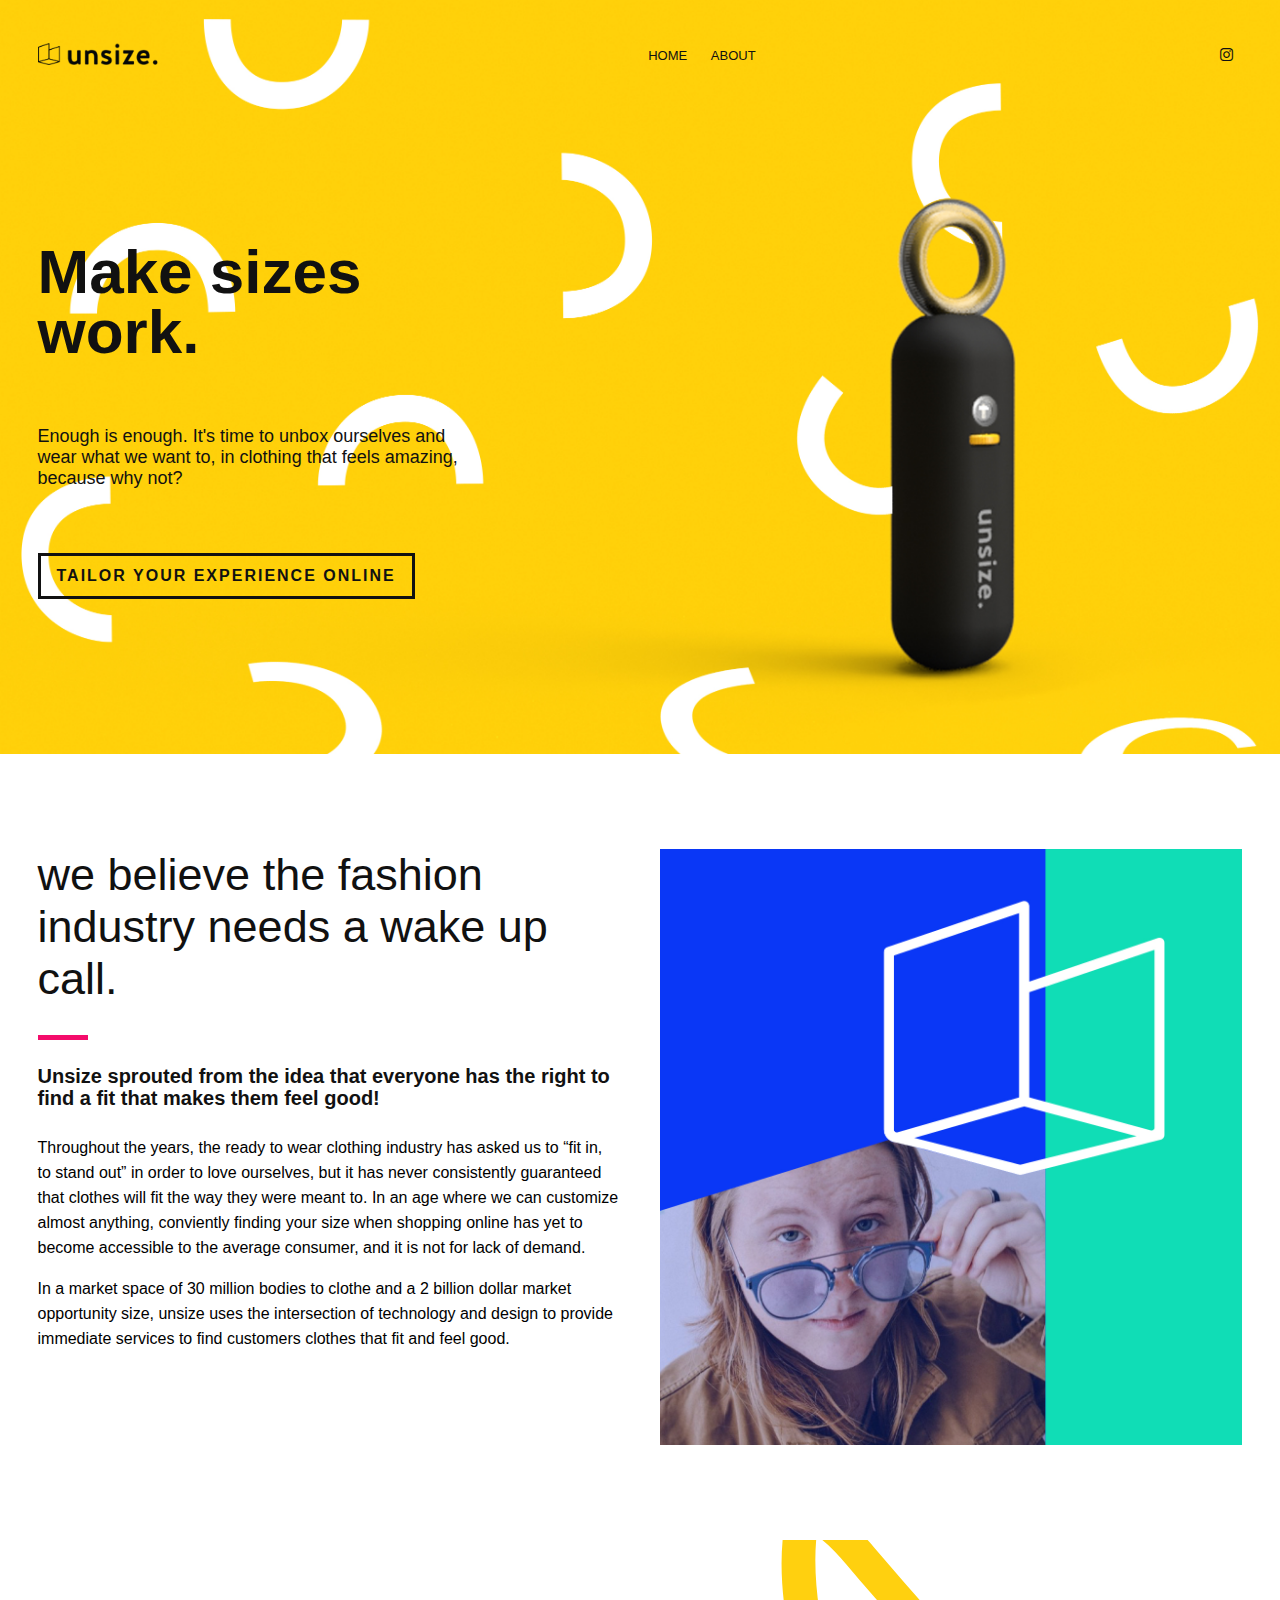
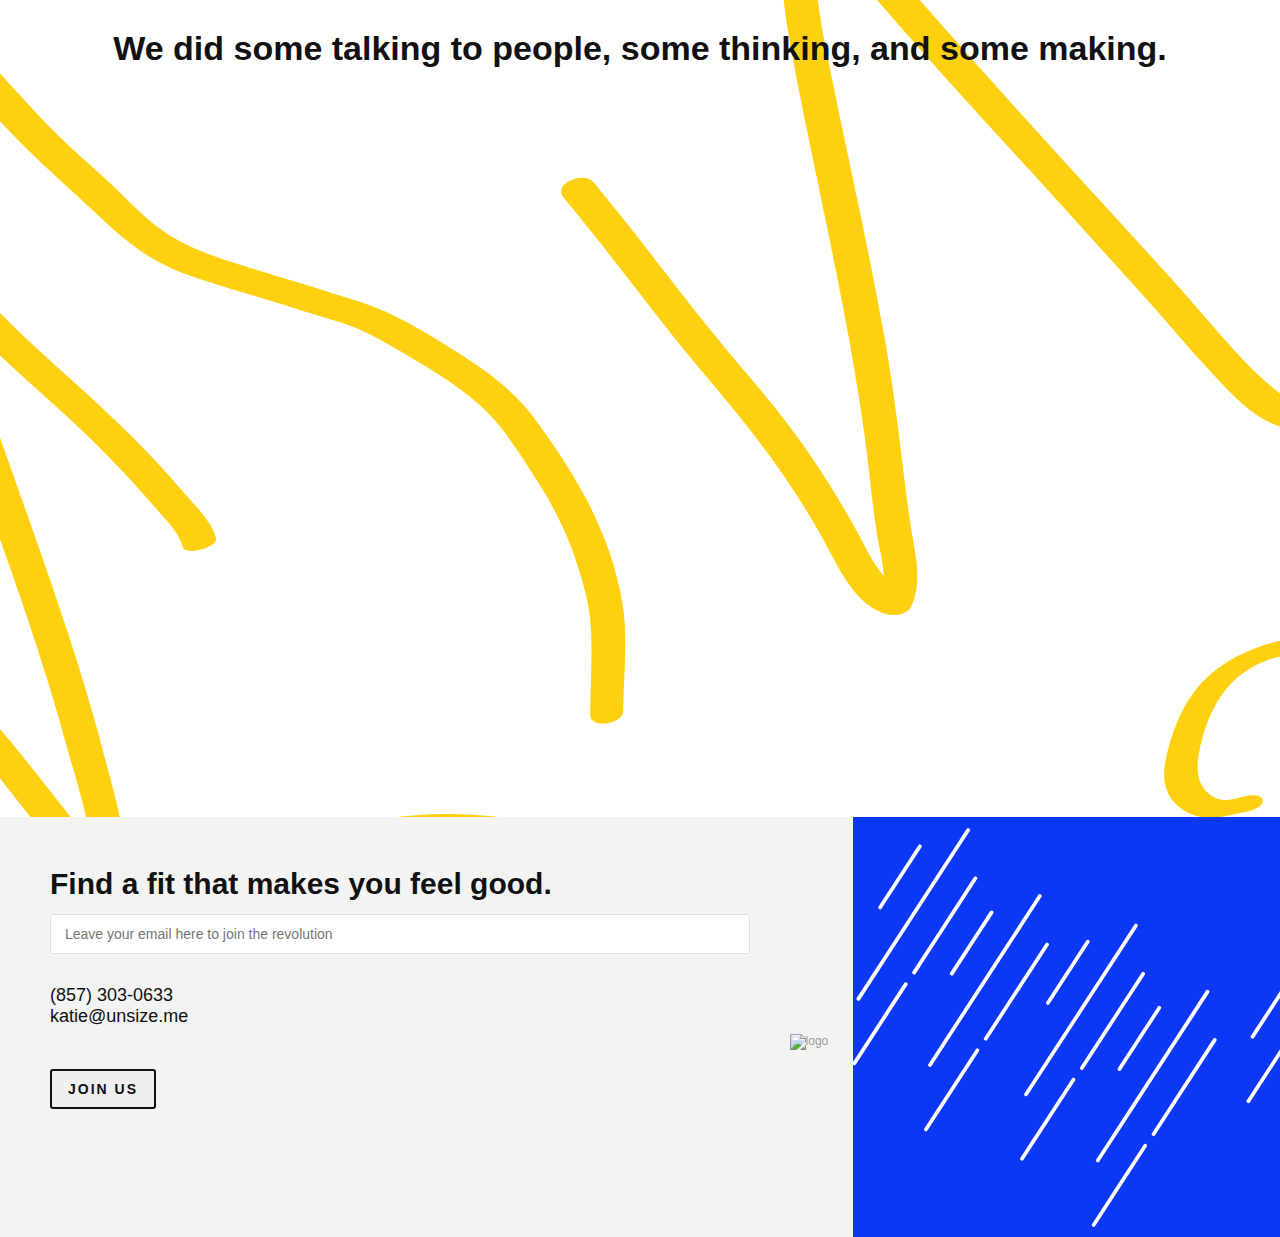
==== commit 1d1eeacd: "edits" ====
--- a/index.html
+++ b/index.html
@@ -193,7 +193,7 @@
                 </div>
 
                 <!--Call to Action-->
-                <a href="#" class="button">TAILOR YOUR EXPERIENCE</a>
+                <a href="#" class="button">TAILOR YOUR EXPERIENCE ONLINE</a>
                 <!--End Call to Action-->
 
             </div>
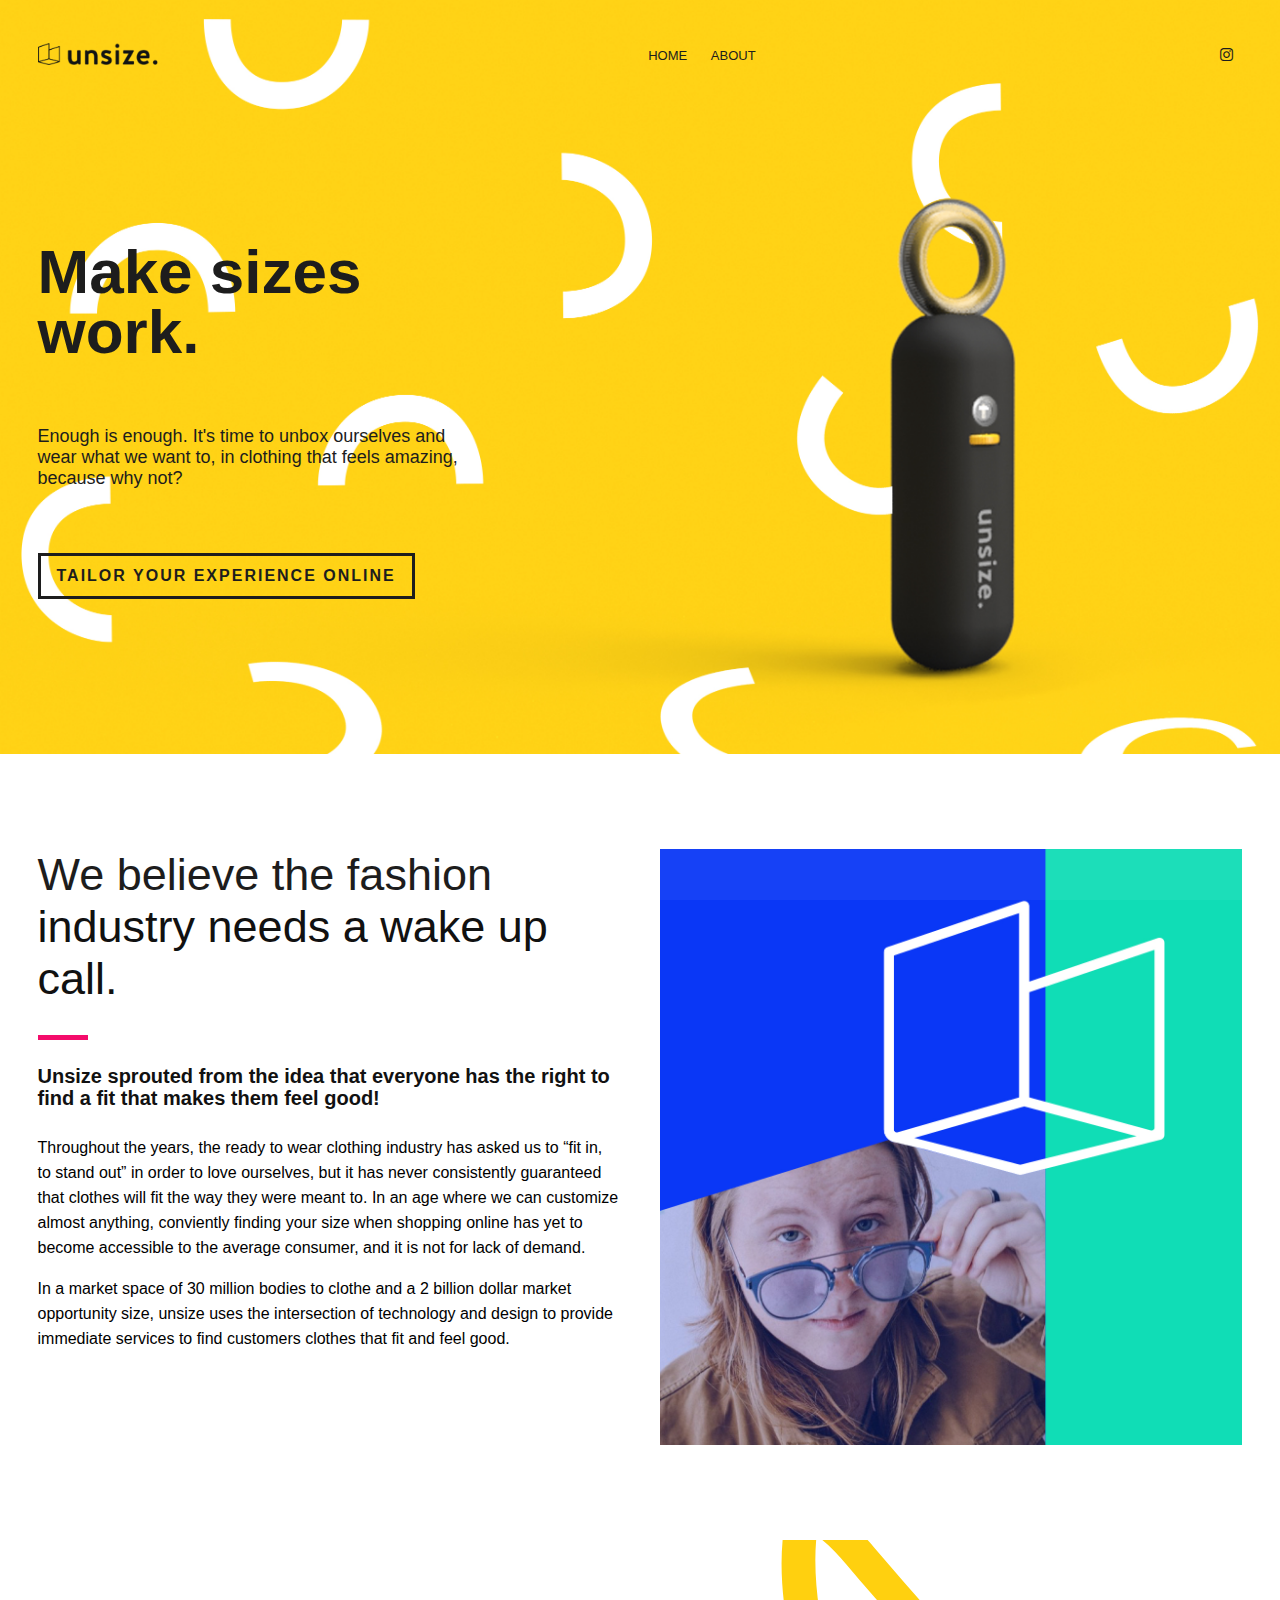
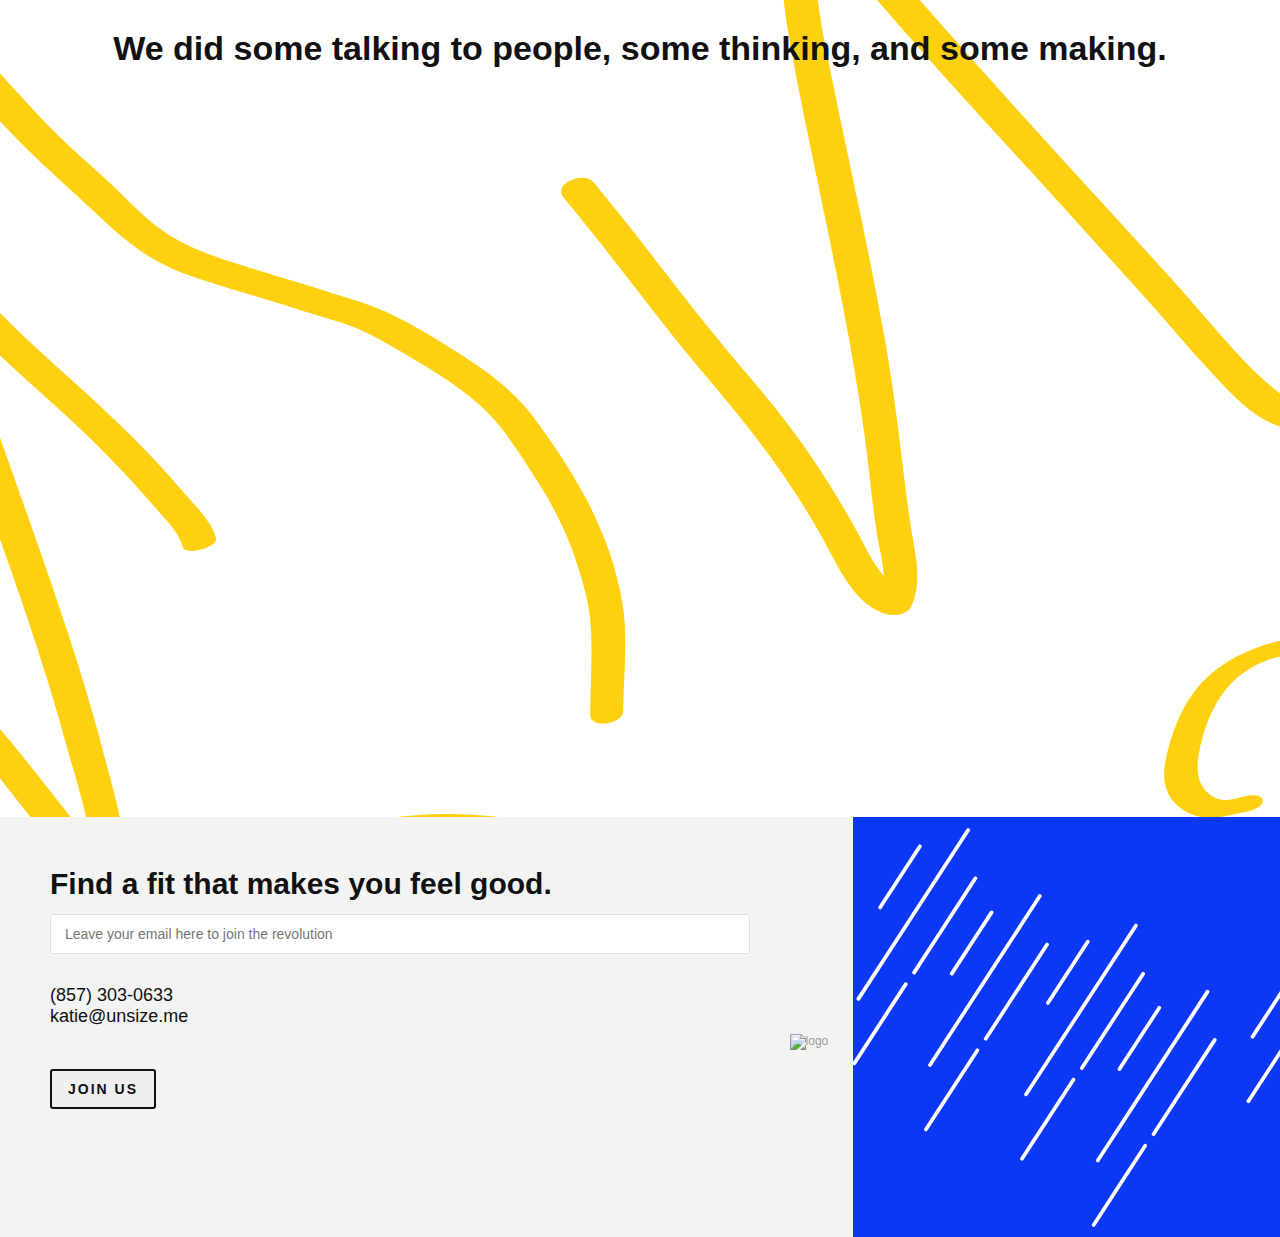
==== commit 7c42f733: "copy edit" ====
--- a/index.html
+++ b/index.html
@@ -211,7 +211,7 @@
 
                 <div class="col-2">
                     <div class="section-heading-d">
-                        <h1 class="section-heading">we believe the fashion industry needs a wake up call.</h1>
+                        <h1 class="section-heading">We believe the fashion industry needs a wake up call.</h1>
                         <h3>Unsize sprouted from the idea that everyone has the right to find a fit that makes them feel good!</h3>
                         <p class="section-subtitle">Throughout the years, the ready to wear clothing industry has asked us to “fit in, to stand out” in order to love ourselves, but it has never consistently guaranteed that clothes will fit the way they were meant to. In an age where we can customize almost anything, conviently finding your size when shopping online has yet to become accessible to the average consumer, and it is not for lack of demand.</p>
                         <p class="section-subtitle">
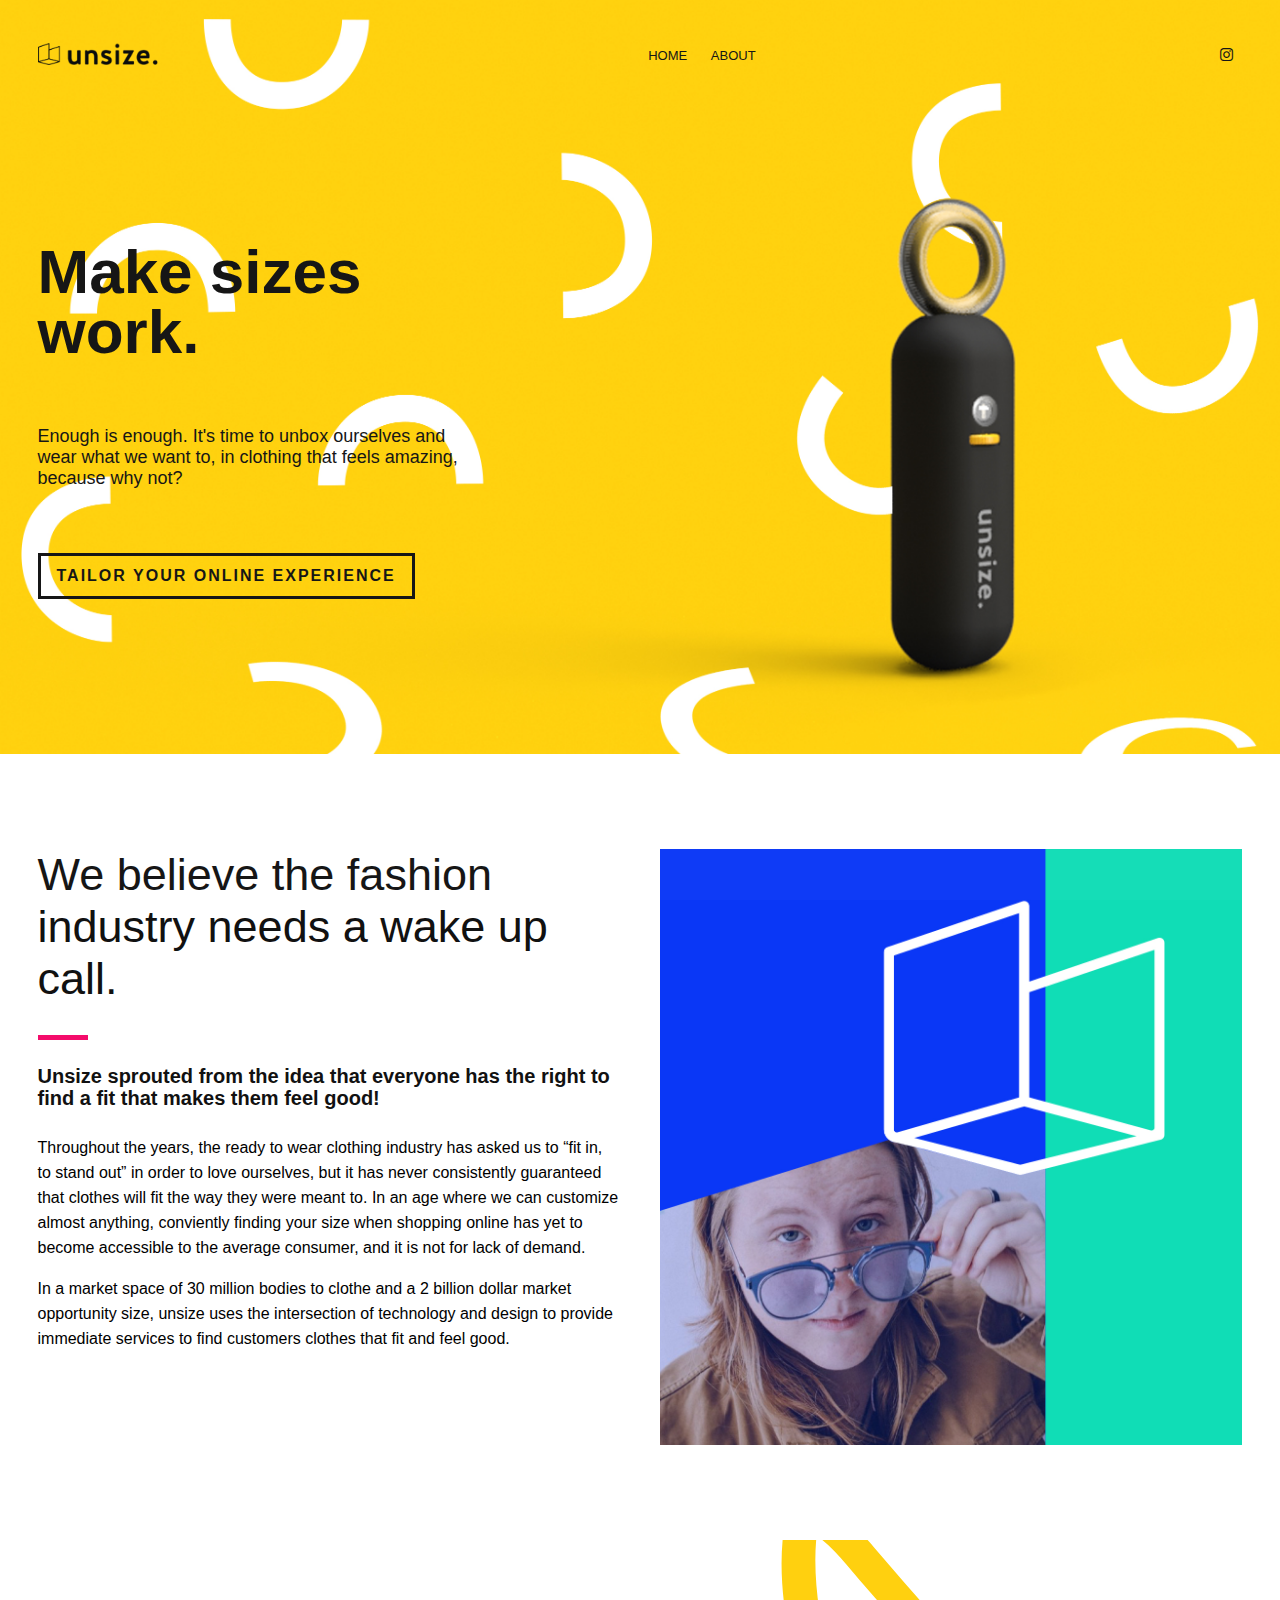
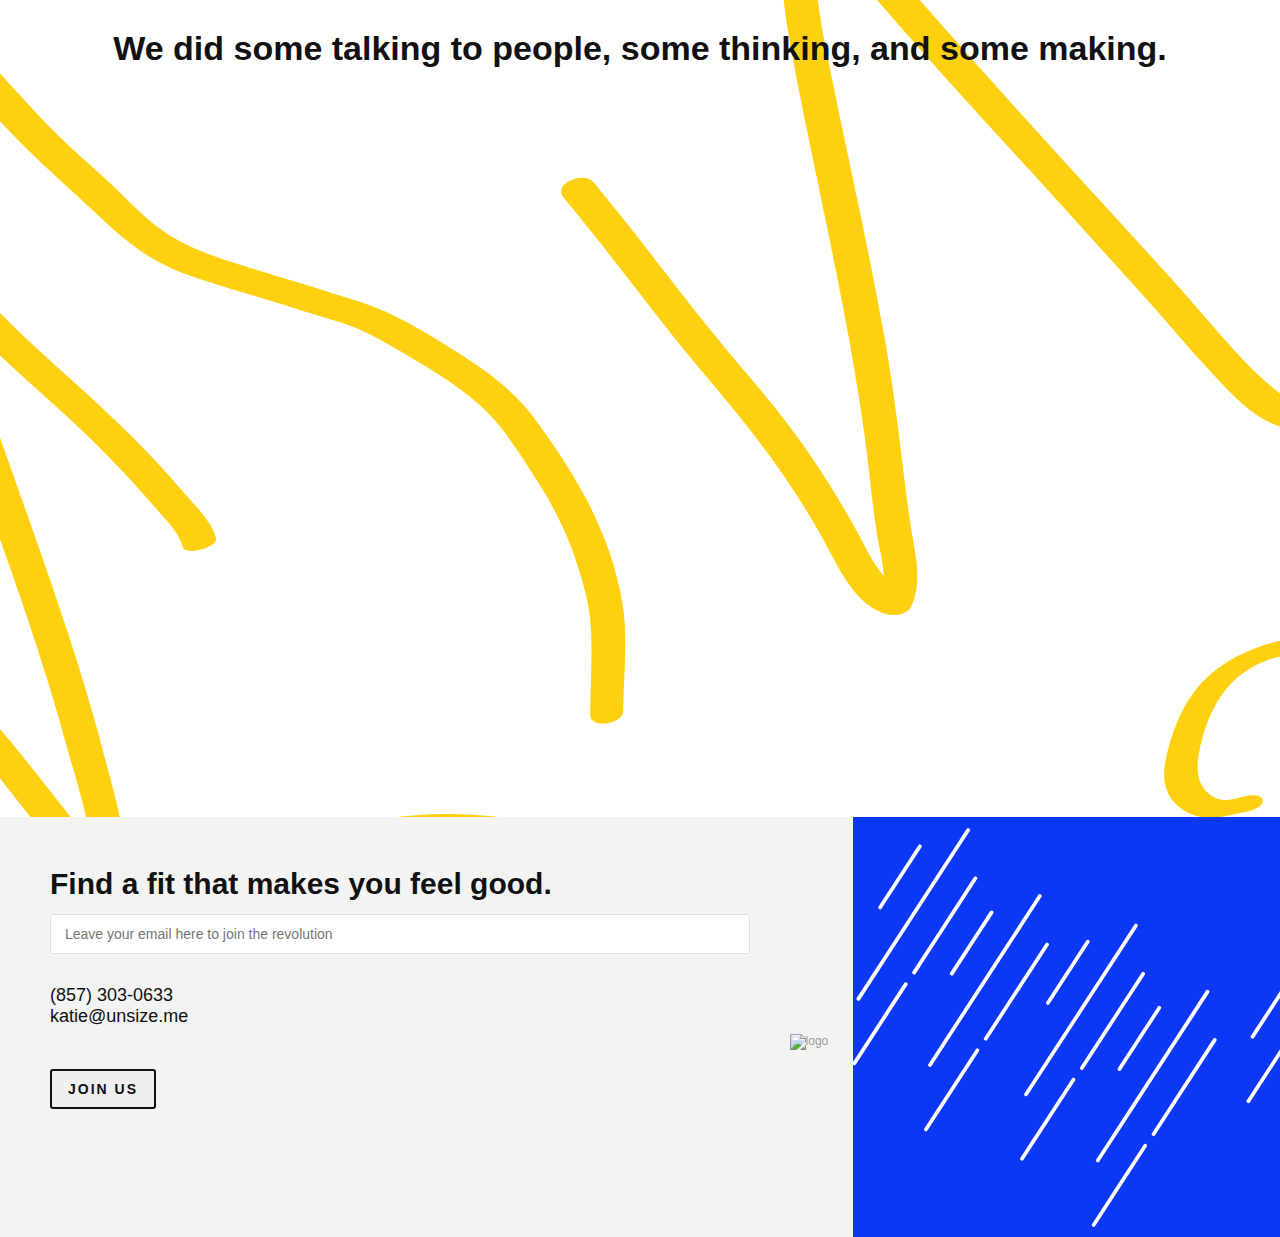
==== commit f1b4cf4f: "copy" ====
--- a/index.html
+++ b/index.html
@@ -193,7 +193,7 @@
                 </div>
 
                 <!--Call to Action-->
-                <a href="#" class="button">TAILOR YOUR EXPERIENCE ONLINE</a>
+                <a href="#" class="button">TAILOR YOUR ONLINE EXPERIENCE</a>
                 <!--End Call to Action-->
 
             </div>
@@ -507,7 +507,7 @@
                             <p>Join the revolution and figure out YOUR size.<br> <br></p>
                         </div>
                         <img src="images/product.jpg" alt="Product"/>
-                        <p class="pricing-sub">Know what fits without the numbers. Our measuring device does just that and is fun too</p>
+                        <p class="pricing-sub">Know what fits without the numbers. Our measuring device does just that and is fun too.</p>
                     </div>
                 </div>
                 <!--End Pricing Block-->
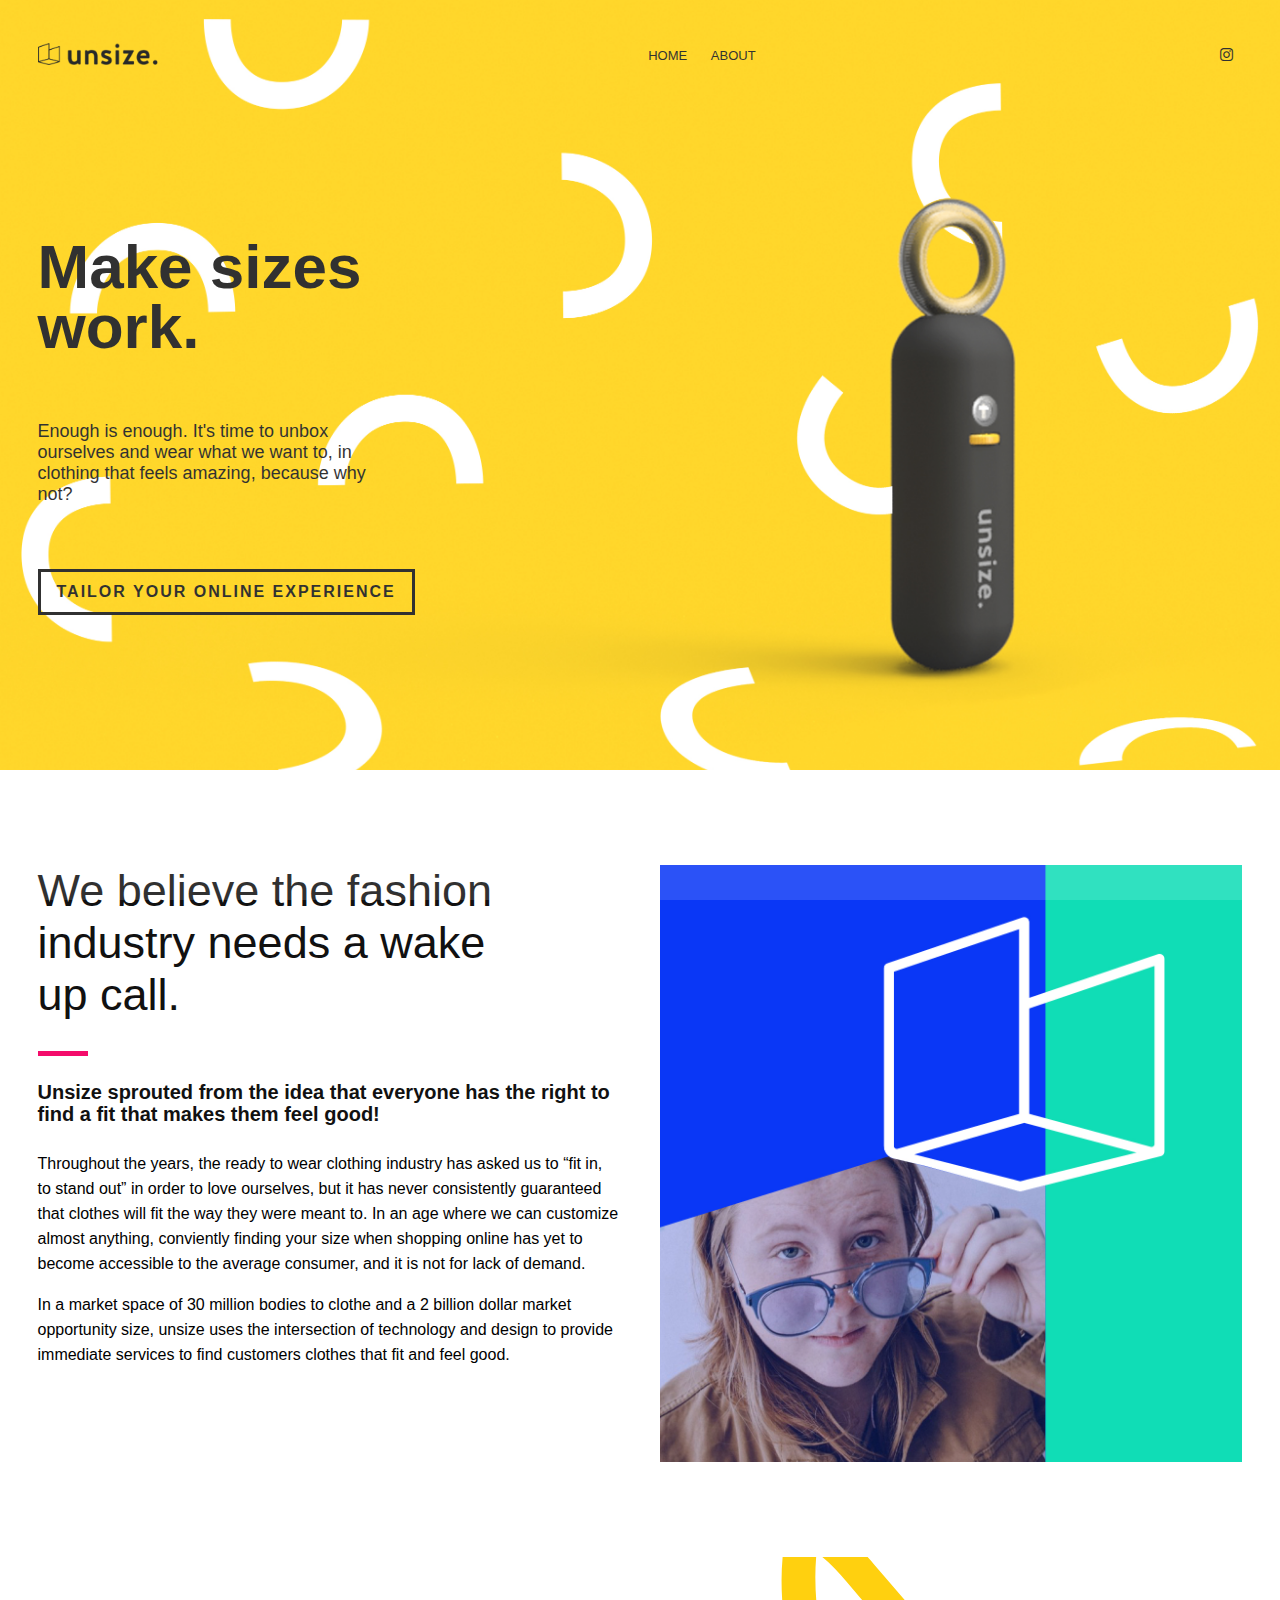
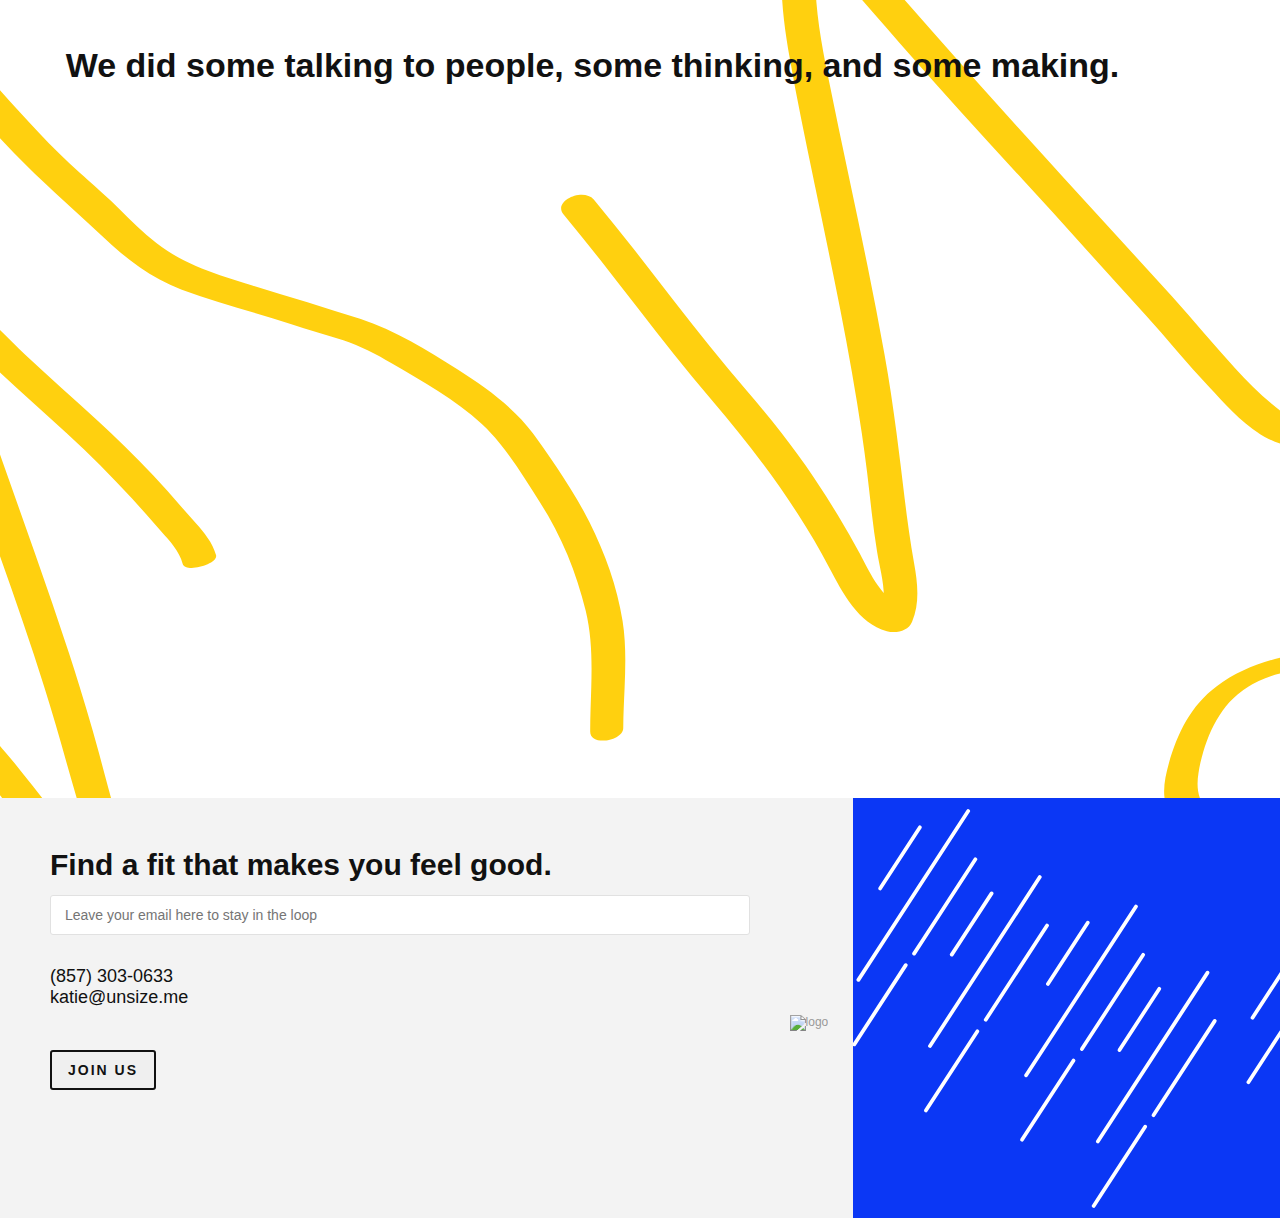
==== commit 0f7bb516: "Update index.html" ====
--- a/index.html
+++ b/index.html
@@ -64,10 +64,7 @@
     <link href='https://fonts.googleapis.com/css?family=Open+Sans:400,300,600,700,800' rel='stylesheet' type='text/css'>
 </head>
 <body>
-    <!-- Google Tag Manager (noscript) -->
-<noscript><iframe src="https://www.googletagmanager.com/ns.html?id=GTM-PKM5QLZ"
-height="0" width="0" style="display:none;visibility:hidden"></iframe></noscript>
-<!-- End Google Tag Manager (noscript) -->
+
 
 <!-- Preloader -->
 <div id="preloader">
@@ -504,7 +501,7 @@
                     <div class="pricing-block-content2">
                         <div class="pricing">
                             <div class="price">STEP 1:</div>
-                            <p>Join the revolution and figure out YOUR size.<br> <br></p>
+                            <p>Join Unsize and figure out YOUR size.<br> <br></p>
                         </div>
                         <img src="images/product.jpg" alt="Product"/>
                         <p class="pricing-sub">Know what fits without the numbers. Our measuring device does just that and is fun too.</p>
@@ -544,7 +541,7 @@
                     <div id="mc_embed_signup_scroll">
 
                       <div class="mc-field-group">
-                        <input type="email" value="" placeholder="&nbsp;Leave your email here to join the revolution" name="EMAIL" class="required email" id="mce-EMAIL" style="width: 90%">
+                        <input type="email" value="" placeholder="&nbsp;Leave your email here to stay in the loop" name="EMAIL" class="required email" id="mce-EMAIL" style="width: 90%">
                       </div>
                       <div id="mce-responses" class="clear">
                         <div class="response" id="mce-error-response" style="display:none"></div>
--- a/css/style.css
+++ b/css/style.css
@@ -796,7 +796,7 @@
 /* Section Headings */
 
 .section-heading {
-    padding: 0 0 15px 0;
+    padding: 0 95px 15px 0;
 }
 
 .section-subtitle {
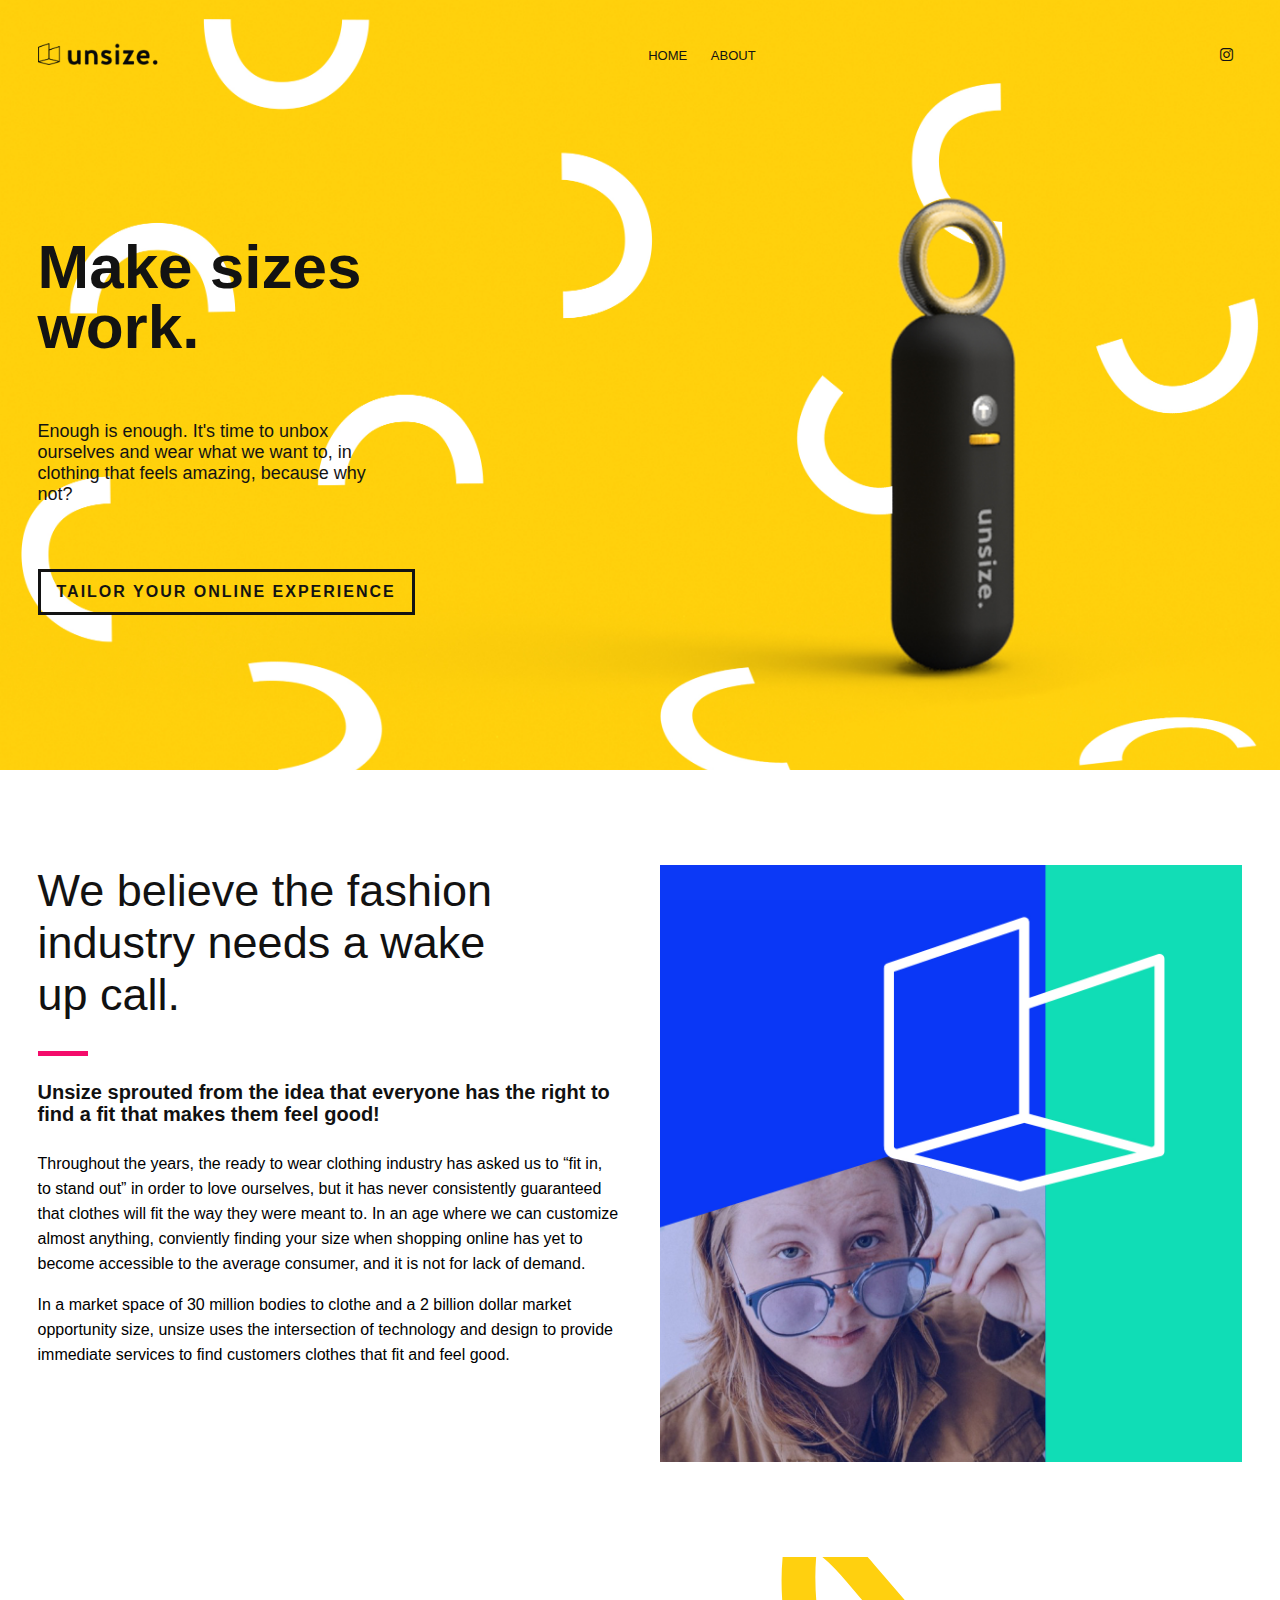
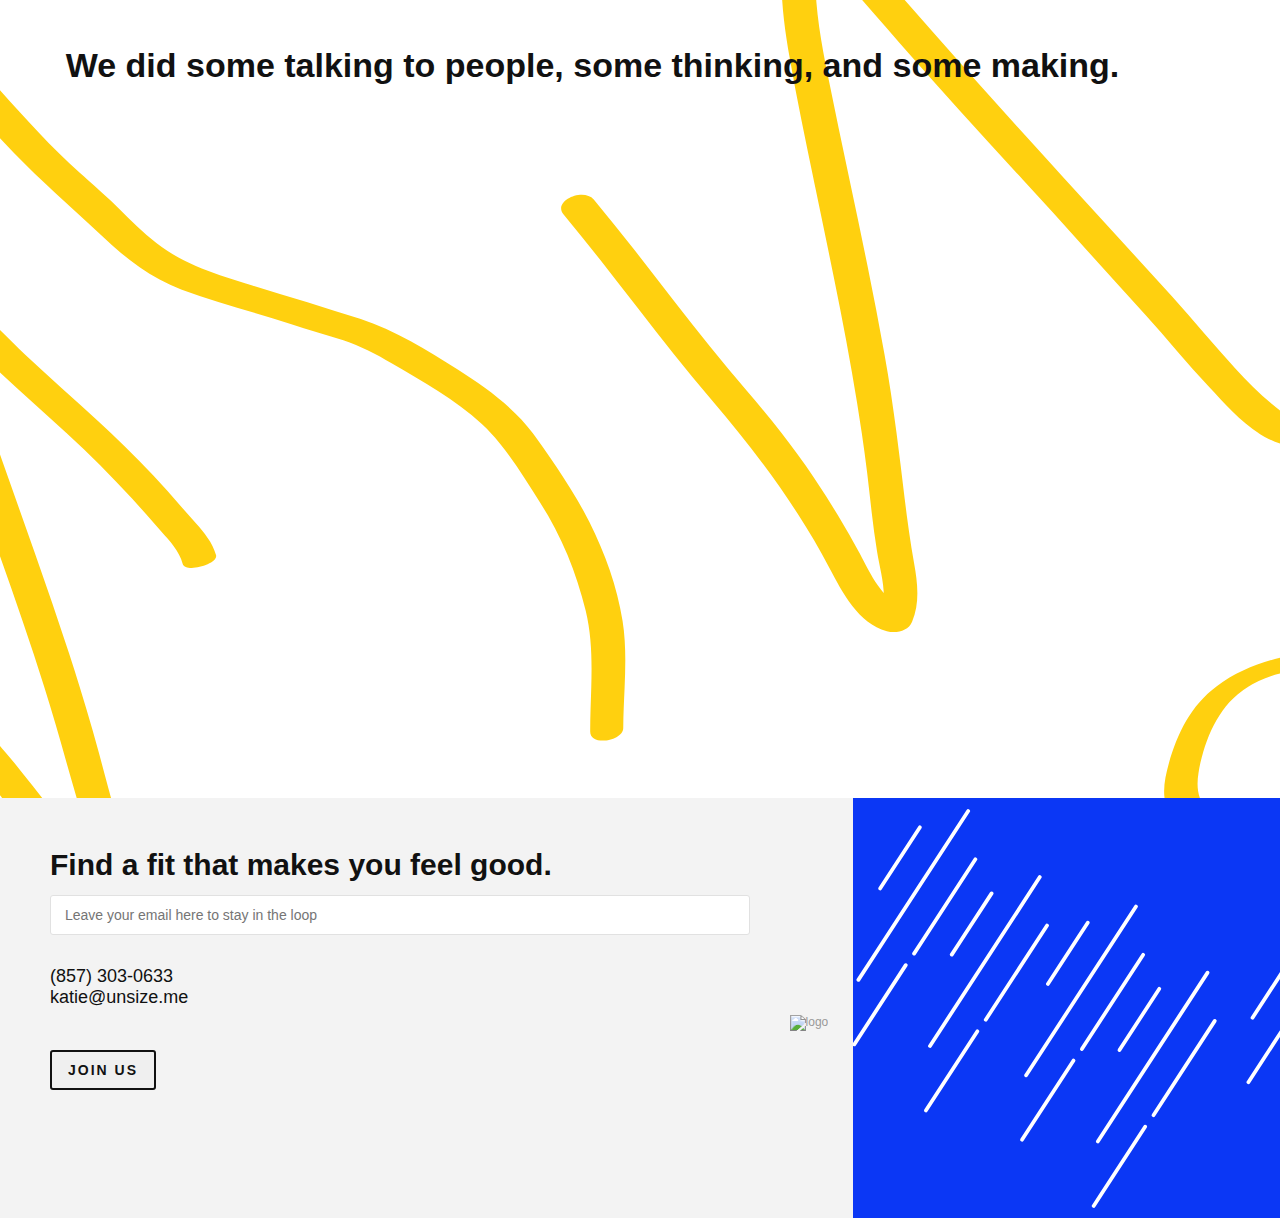
==== commit 413a52f8: "Update index.html" ====
--- a/index.html
+++ b/index.html
@@ -501,7 +501,7 @@
                     <div class="pricing-block-content2">
                         <div class="pricing">
                             <div class="price">STEP 1:</div>
-                            <p>Join Unsize and figure out YOUR size.<br> <br></p>
+                            <p>Join Unsize & figure out YOUR size.<br> <br></p>
                         </div>
                         <img src="images/product.jpg" alt="Product"/>
                         <p class="pricing-sub">Know what fits without the numbers. Our measuring device does just that and is fun too.</p>
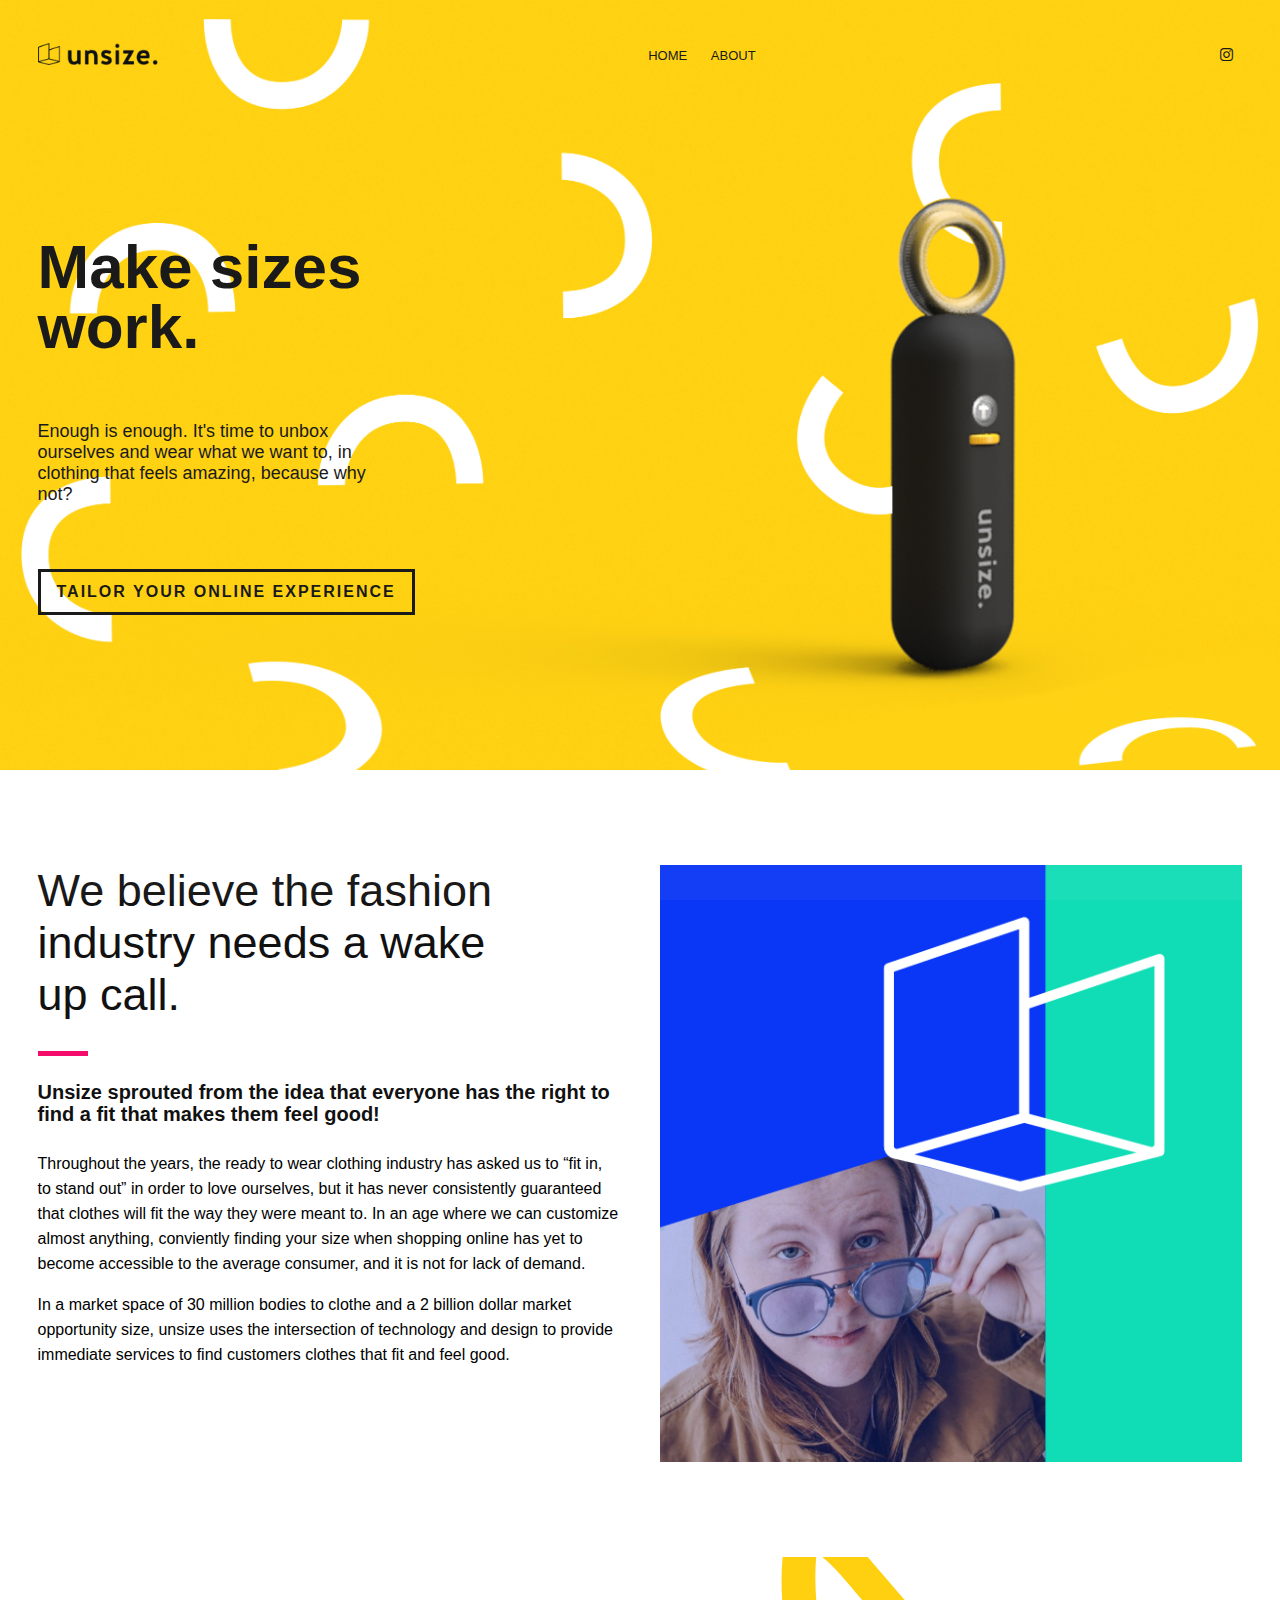
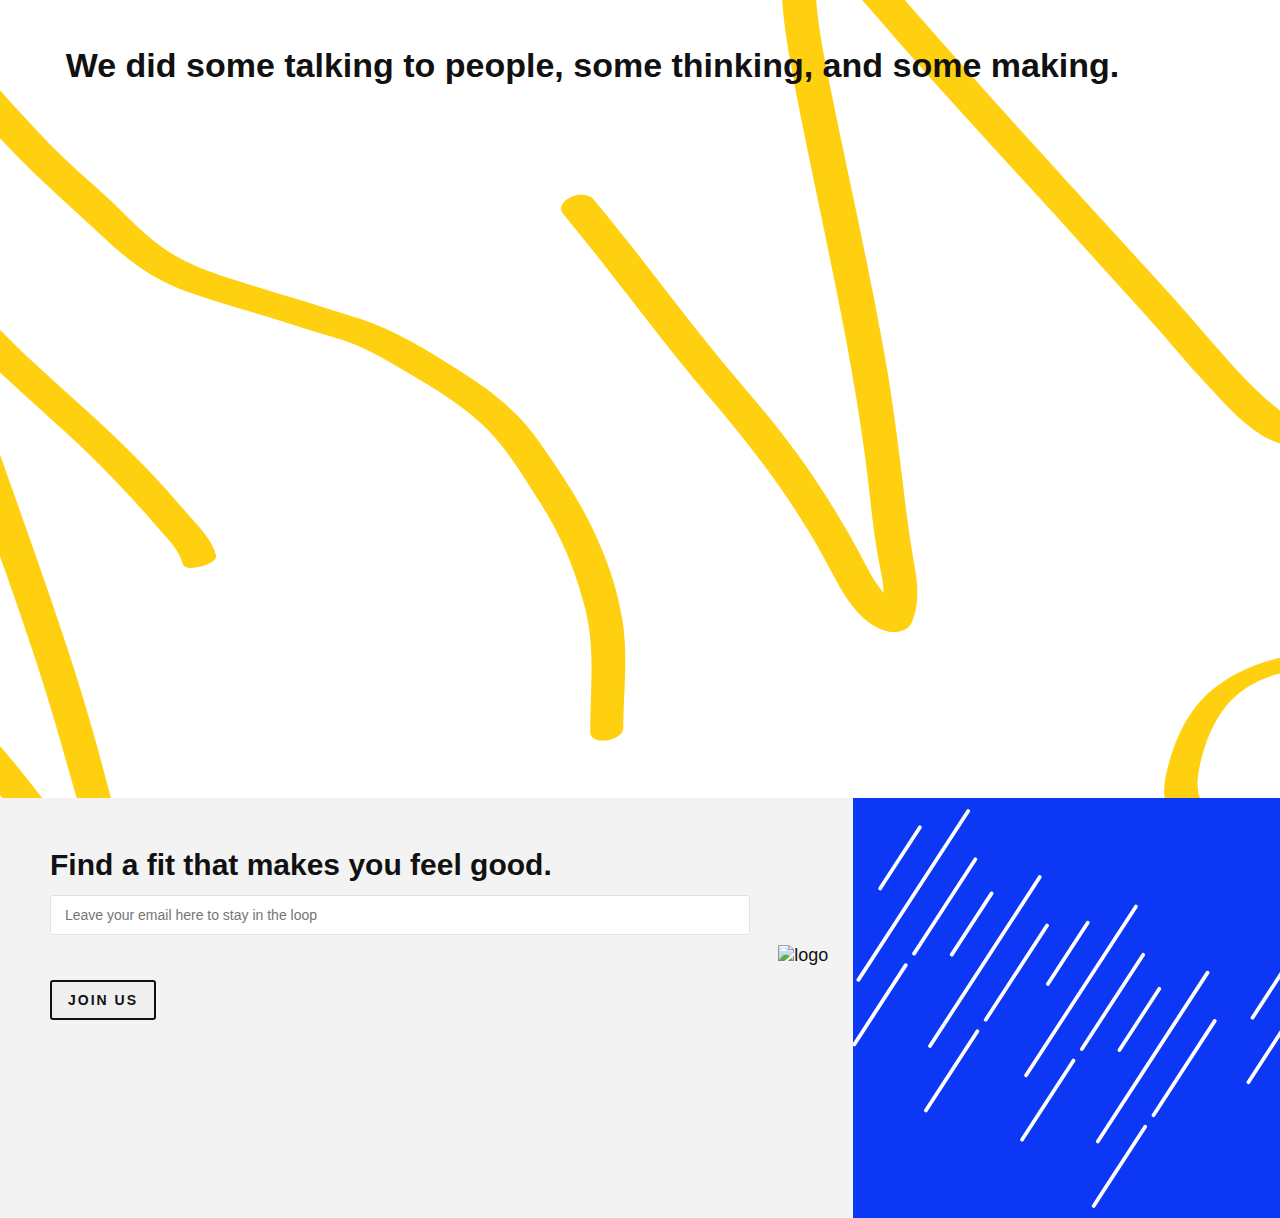
==== commit cc7fa574: "Update index.html" ====
--- a/index.html
+++ b/index.html
@@ -548,7 +548,7 @@
                         <div class="response" id="mce-success-response" style="display:none"></div>
                       </div>    <!-- real people should not fill this in and expect good things - do not remove this or risk form bot signups-->
                       <div style="position: absolute; left: -5000px;" aria-hidden="true"><input type="text" name="b_64bbe374d80d26b9708073b09_5388ba754c" tabindex="-1" value=""></div>
-                      <h4><br>(857) 303-0633<br>katie@unsize.me</h4>
+                      <h4><katie@unsize.me</h4>
                       <div class="no-gutter-row"><input type="submit" value="JOIN US" name="subscribe" id="mc-embedded-subscribe" class="button"><img src="images/favicon.png" alt="logo"/ style="height: 120px; width: auto; float: right;"></div>
                     </div>
                   </form>
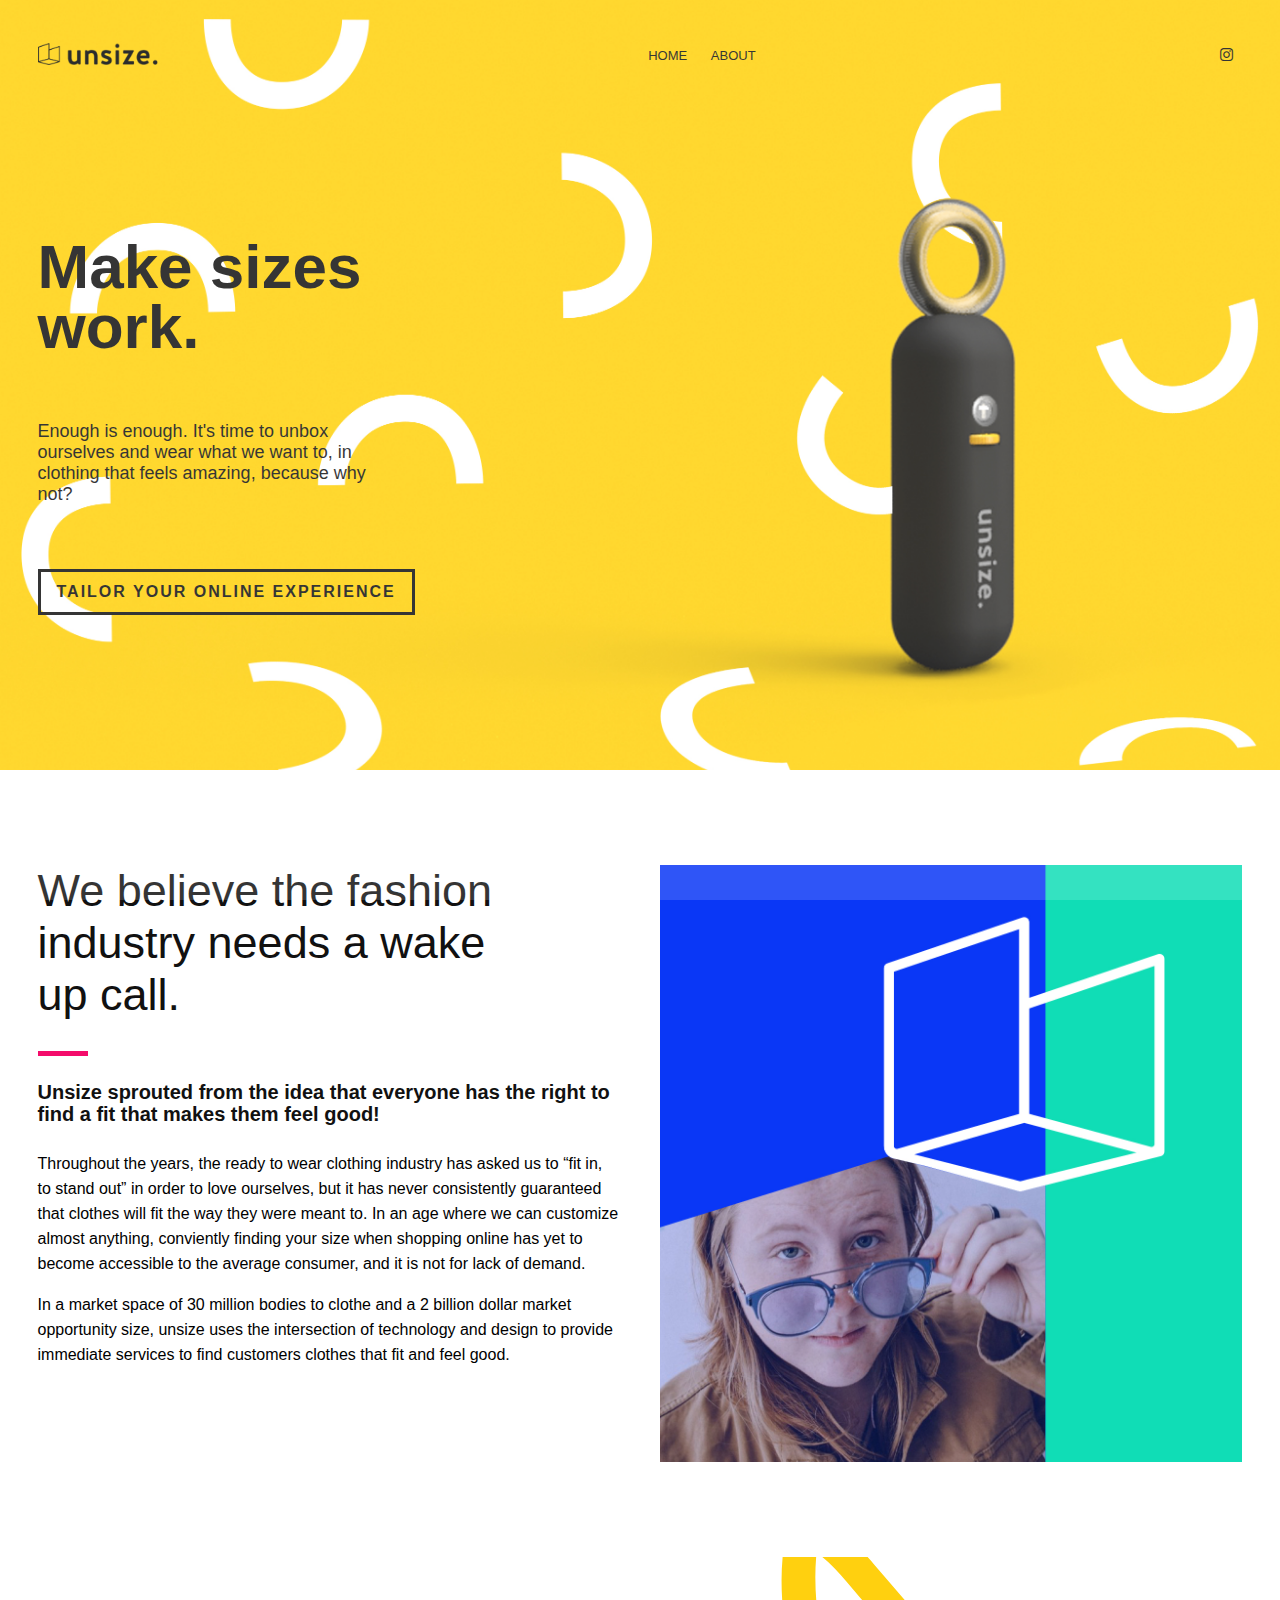
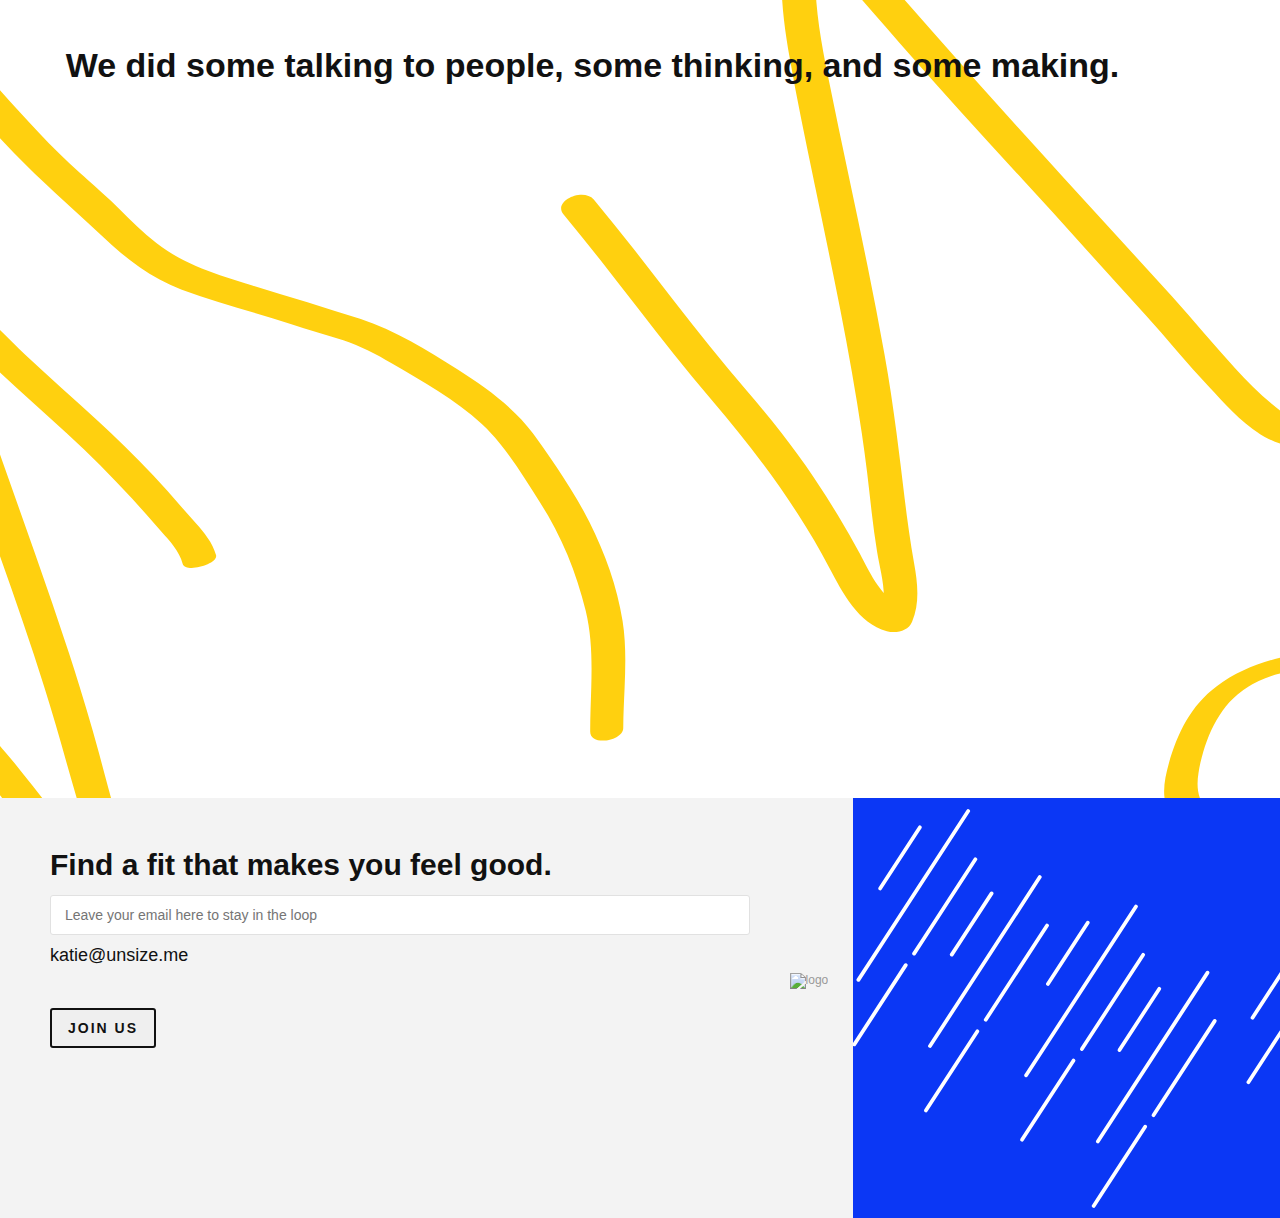
==== commit 5a41a59e: "Update index.html" ====
--- a/index.html
+++ b/index.html
@@ -548,7 +548,7 @@
                         <div class="response" id="mce-success-response" style="display:none"></div>
                       </div>    <!-- real people should not fill this in and expect good things - do not remove this or risk form bot signups-->
                       <div style="position: absolute; left: -5000px;" aria-hidden="true"><input type="text" name="b_64bbe374d80d26b9708073b09_5388ba754c" tabindex="-1" value=""></div>
-                      <h4><katie@unsize.me</h4>
+                      <h4>katie@unsize.me</h4>
                       <div class="no-gutter-row"><input type="submit" value="JOIN US" name="subscribe" id="mc-embedded-subscribe" class="button"><img src="images/favicon.png" alt="logo"/ style="height: 120px; width: auto; float: right;"></div>
                     </div>
                   </form>
